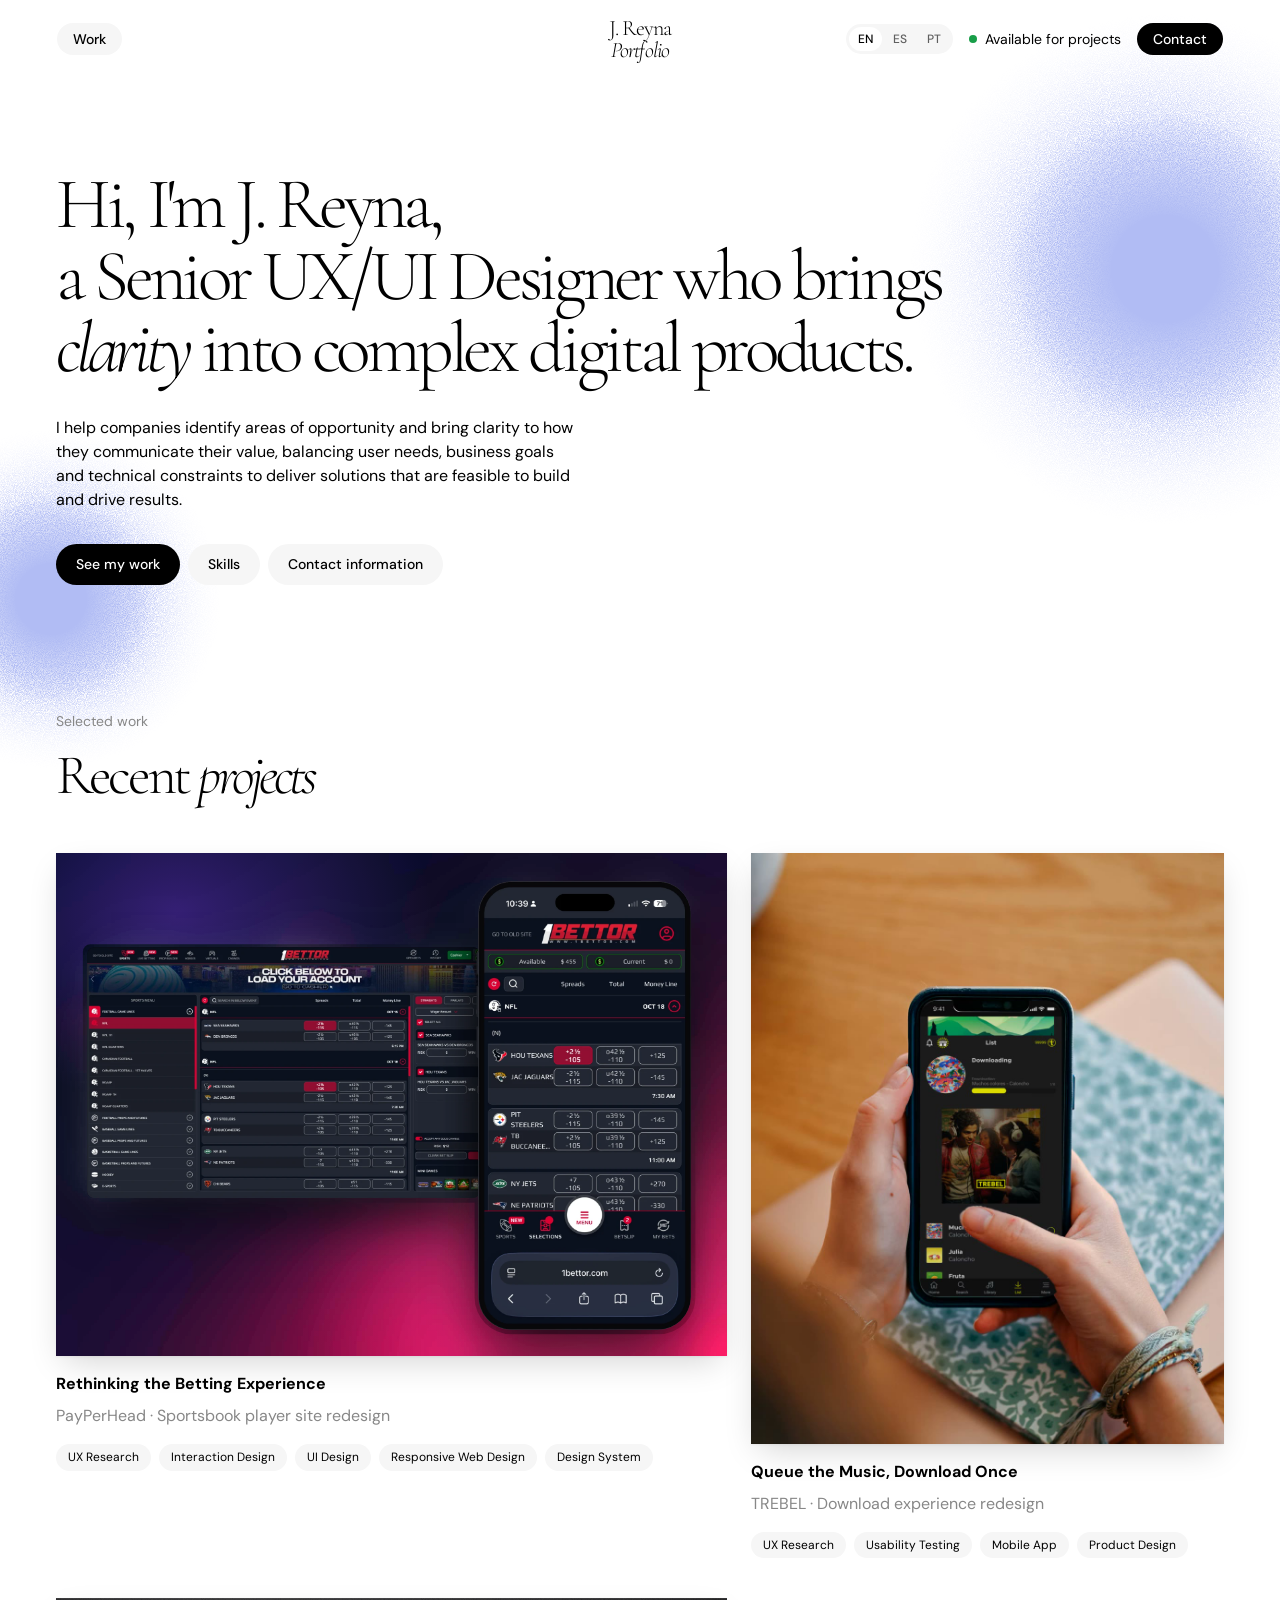
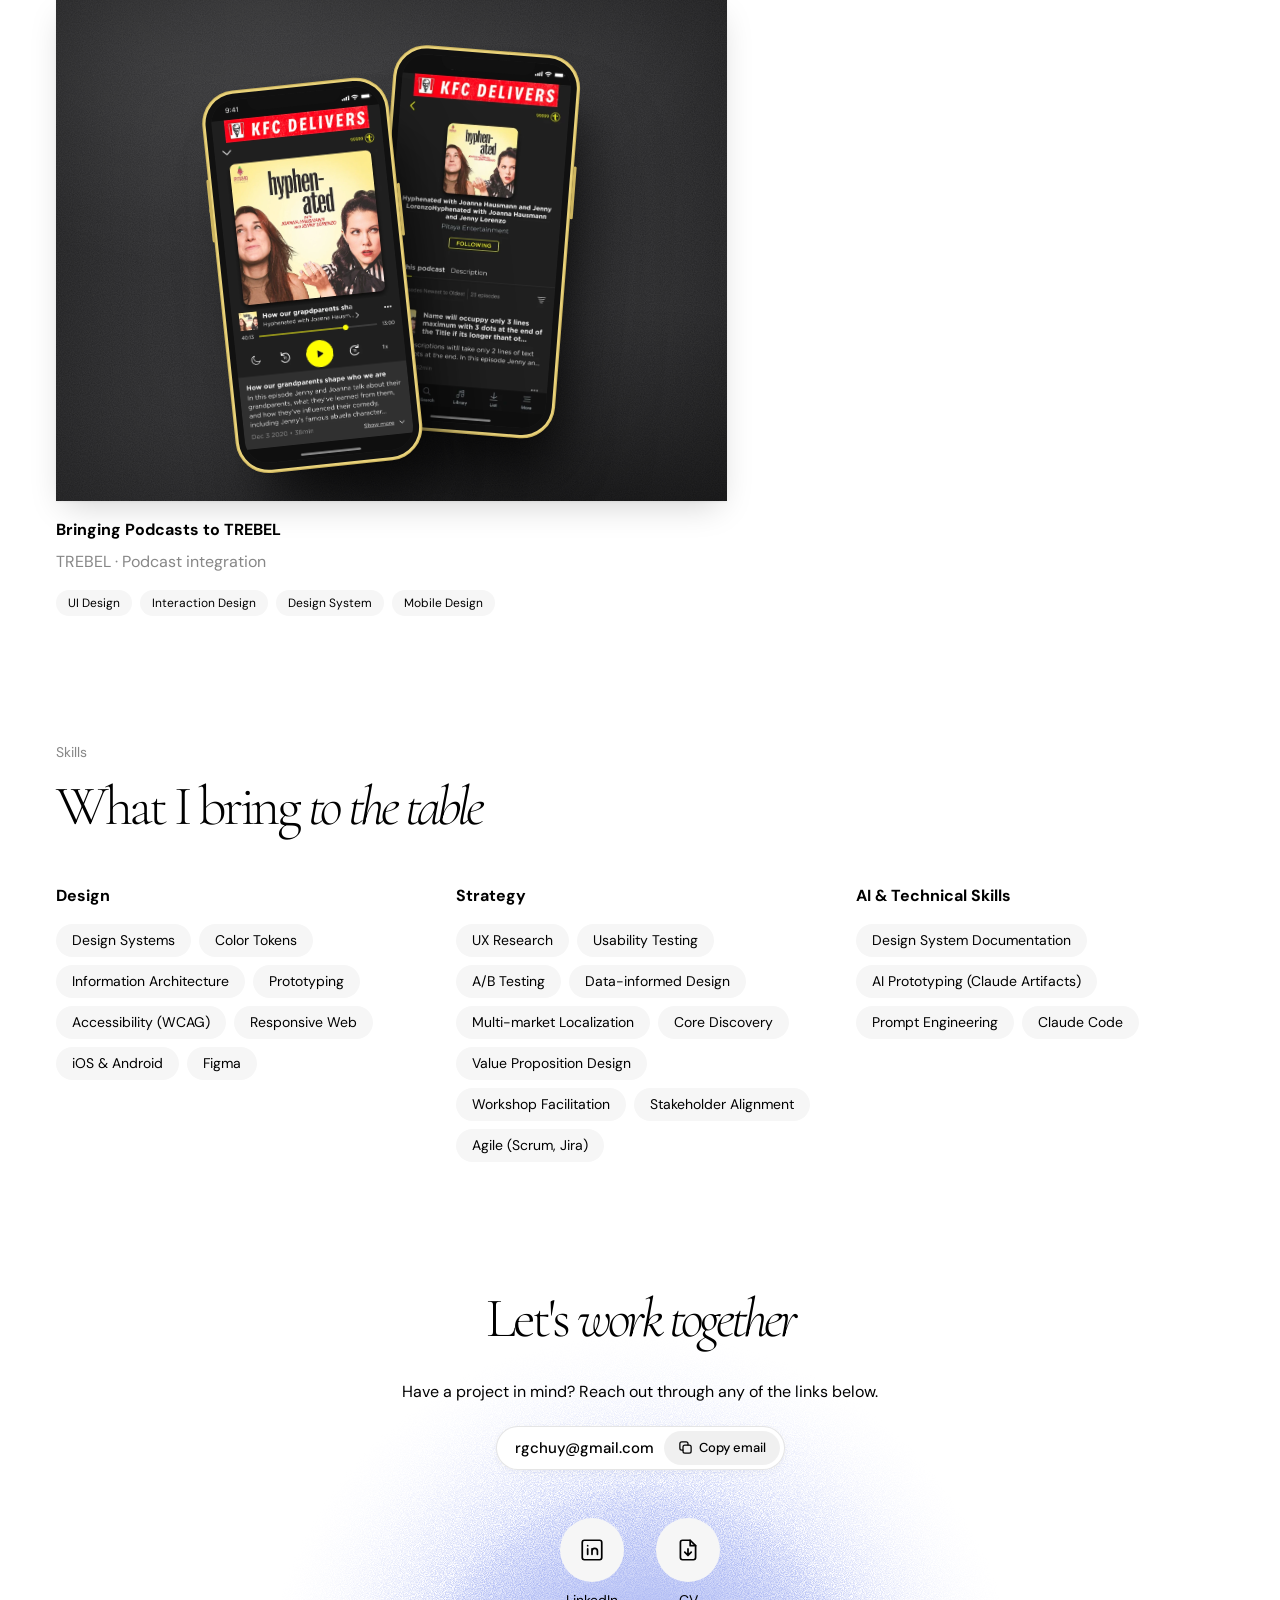
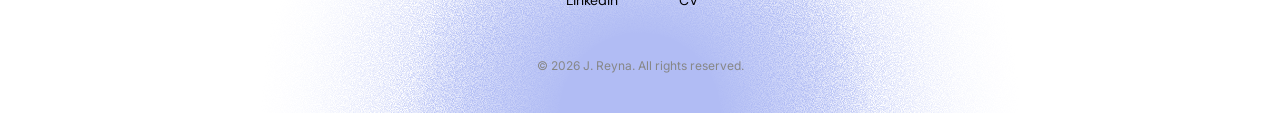
==== index.html @ 68fd041c "Update the skills list for UX/UI, product and lead roles Co-Authored-By: Claude Opus 5.5 <noreply@an" ====
<!doctype html>
<html lang="en">
<head>
  <meta charset="utf-8">
  <meta name="viewport" content="width=device-width, initial-scale=1">
  <title>J. Reyna — Portfolio</title>
  <meta name="description" content="Portfolio of J. Reyna: selected work, skills and contact information.">
  <link rel="preconnect" href="https://fonts.googleapis.com">
  <link rel="preconnect" href="https://fonts.gstatic.com" crossorigin>
  <link href="https://fonts.googleapis.com/css2?family=Cormorant+Garamond:ital,wght@0,300;1,300&family=DM+Sans:wght@400;500;700&family=Inter:wght@400&display=swap" rel="stylesheet">
  <link rel="stylesheet" href="styles.css?v=145">
</head>
<body class="has-orbs" style="--project-color: #2343e0;">

  <!-- Grainy gradient orbs at the top of the page, in blue (ref. Cornelius "Point" cover) -->
  <div class="orbs" aria-hidden="true">
    <span class="orb orb--1"></span>
    <span class="orb orb--hero-left"></span>
  </div>

  <!-- ============ HEADER (fixed; becomes a floating bubble on scroll) ============ -->
  <header class="site-header" id="header">
    <div class="header-inner">
      <nav class="nav-left" aria-label="Primary">
        <a class="pill pill--soft" href="#work">Work</a>
      </nav>

      <a class="wordmark" href="#top" aria-label="J. Reyna — home">
        <span>J. Reyna</span>
        <span class="wordmark-sub">Portfolio</span>
      </a>

      <div class="nav-right">
        <nav class="lang-switch" aria-label="Language"><a href="index.html" hreflang="en" lang="en" aria-current="page">EN</a><a href="es/index.html" hreflang="es" lang="es">ES</a><a href="pt/index.html" hreflang="pt-BR" lang="pt-BR">PT</a></nav>
        <span class="availability"><i class="dot" aria-hidden="true"></i><span class="availability-text">Available for projects</span></span>
        <a class="pill pill--black" href="#contact">Contact</a>
      </div>
    </div>
  </header>

  <main id="top">

    <!-- ============ HERO ============ -->
    <section class="hero">
      <h1 class="display">
        Hi, I'm J. Reyna,<br>
        a Senior UX/UI Designer who brings<br class="br-wide">
        <em>clarity</em> into complex digital products.
      </h1>
      <p class="lead">I help companies identify areas of opportunity and bring clarity to how they communicate their value, balancing user needs, business goals and technical constraints to deliver solutions that are feasible to build and drive results.</p>
      <div class="cta-row">
        <a class="btn btn--black" href="#work">See my work</a>
        <a class="btn btn--soft" href="#skills">Skills</a>
        <a class="btn btn--soft" href="#contact">Contact information</a>
      </div>
    </section>

    <!-- ============ WORK ============ -->
    <section class="section" id="work">
      <div class="section-head">
        <p class="eyebrow">Selected work</p>
        <h2 class="display display--md">Recent <em>projects</em></h2>
      </div>

      <!-- Each card: max 5 tags. Swap .thumb for an <img> to show real project crops. -->
      <div class="cards">
        <article class="card">
          <a class="thumb motion-shot" href="project-1.html" aria-label="Rethinking the Betting Experience">
            <img src="images/project-1-cover-bg.jpg" alt="Rethinking the Betting Experience — desktop and mobile betting experience">
            <svg class="shot-bg" viewBox="0 0 2000 1500" preserveAspectRatio="xMidYMid slice" aria-hidden="true"><defs><radialGradient id="p1c-g1"><stop offset="0" stop-color="#e0194a" stop-opacity=".55"/><stop offset="1" stop-color="#e0194a" stop-opacity="0"/></radialGradient><radialGradient id="p1c-g2"><stop offset="0" stop-color="#6a2bd1" stop-opacity=".45"/><stop offset="1" stop-color="#6a2bd1" stop-opacity="0"/></radialGradient><mask id="p1c-m"><rect width="2000" height="1500" fill="#fff"/><rect x="80" y="272" width="1200" height="770" rx="22" fill="#000"/><rect x="1247" y="72" width="658" height="1362" rx="110" fill="#000"/></mask></defs><g mask="url(#p1c-m)"><ellipse class="shot-glow shot-glow--1" cx="1560" cy="1380" rx="840" ry="630" fill="url(#p1c-g1)"/><ellipse class="shot-glow shot-glow--2" cx="360" cy="180" rx="760" ry="570" fill="url(#p1c-g2)"/></g></svg><span class="shot-layer shot-layer--desk" style="left:4.600%;top:18.800%;width:58.500%;height:49.933%;border-radius:1.71% / 2.67%;background-image:url('images/project-1-cover.webp');background-size:170.940% 200.267%;background-position:11.084% 37.550%;" aria-hidden="true"></span><span class="shot-layer shot-layer--phone" style="left:62.900%;top:5.533%;width:31.800%;height:89.200%;border-radius:15.72% / 7.47%;background-image:url('images/project-1-cover.webp');background-size:314.465% 112.108%;background-position:92.229% 51.235%;" aria-hidden="true"></span>
          </a>
          <div class="card-body">
            <h3><a href="project-1.html">Rethinking the Betting Experience</a></h3>
            <p>PayPerHead · Sportsbook player site redesign</p>
            <ul class="tags tags--small">
              <li>UX Research</li><li>Interaction Design</li><li>UI Design</li><li>Responsive Web Design</li><li>Design System</li>
            </ul>
          </div>
        </article>

        <article class="card">
          <a class="thumb thumb--tall" href="project-2.html" aria-label="Queue the Music, Download Once">
            <video src="assets/trebel-download-two-songs-tall.mp4" poster="assets/trebel-download-two-songs-tall-poster.jpg" width="1024" height="1280" data-play-in-view muted loop playsinline preload="metadata" aria-label="Queue the Music, Download Once — hands holding an iPhone while TREBEL downloads two songs from a queue of 8, with an ad shown during the download"></video>
          </a>
          <div class="card-body">
            <h3><a href="project-2.html">Queue the Music, Download Once</a></h3>
            <p>TREBEL · Download experience redesign</p>
            <ul class="tags tags--small">
              <li>UX Research</li><li>Usability Testing</li><li>Mobile App</li><li>Product Design</li>
            </ul>
          </div>
        </article>

        <article class="card">
          <!-- Live mini version of the project 3 showcase: player + scrolling show page on rubber -->
          <a class="thumb thumb--scene" href="project-3.html" aria-label="Bringing Podcasts to TREBEL">
            <span class="rubber-scene rubber-scene--thumb">
              <span class="iphone"><span class="iphone__screen">
                <span class="iphone__notch"></span>
                <img src="images/podcast-screens/7-player-indicator.webp?v=2" width="750" height="1624" alt="Podcast player on a phone" loading="lazy">
              </span></span>
              <span class="iphone"><span class="iphone__screen">
                <span class="iphone__notch"></span>
                <video src="assets/trebel-podcast-show-scroll.mp4?v=3" poster="assets/trebel-podcast-show-scroll-poster.jpg?v=3" width="750" height="1624" data-play-in-view muted loop playsinline preload="metadata" aria-label="Podcast show page scrolling through its episodes"></video>
              </span></span>
            </span>
          </a>
          <div class="card-body">
            <h3><a href="project-3.html">Bringing Podcasts to TREBEL</a></h3>
            <p>TREBEL · Podcast integration</p>
            <ul class="tags tags--small">
              <li>UI Design</li><li>Interaction Design</li><li>Design System</li><li>Mobile Design</li>
            </ul>
          </div>
        </article>

      </div>
    </section>

    <!-- ============ SKILLS ============ -->
    <section class="section" id="skills">
      <div class="section-head">
        <p class="eyebrow">Skills</p>
        <h2 class="display display--md">What I bring <em>to the table</em></h2>
      </div>
      <div class="skills-grid">
        <div class="skill-group">
          <h3>Design</h3>
          <ul class="tags">
            <li>Design Systems</li><li>Color Tokens</li><li>Information Architecture</li><li>Prototyping</li><li>Accessibility (WCAG)</li><li>Responsive Web</li><li>iOS &amp; Android</li><li>Figma</li>
          </ul>
        </div>
        <div class="skill-group">
          <h3>Strategy</h3>
          <ul class="tags">
            <li>UX Research</li><li>Usability Testing</li><li>A/B Testing</li><li>Data-informed Design</li><li>Multi-market Localization</li><li>Core Discovery</li><li>Value Proposition Design</li><li>Workshop Facilitation</li><li>Stakeholder Alignment</li><li>Agile (Scrum, Jira)</li>
          </ul>
        </div>
        <div class="skill-group">
          <h3>AI &amp; Technical Skills</h3>
          <ul class="tags">
            <li>Design System Documentation</li><li>AI Prototyping (Claude Artifacts)</li><li>Prompt Engineering</li><li>Claude Code</li>
          </ul>
        </div>
      </div>
    </section>
  </main>

  <!-- ============ FOOTER / CONTACT ============ -->
  <footer class="footer" id="contact">
    <span class="orb orb--footer" aria-hidden="true"></span>
    <h2 class="display display--md">Let's <em>work together</em></h2>
    <p class="lead lead--center">Have a project in mind? Reach out through any of the links below.</p>

    <div class="email-pill">
      <span class="email-pill__addr">rgchuy@gmail.com</span>
      <button type="button" class="email-pill__btn" data-copy-email="rgchuy@gmail.com" aria-label="Copy email address rgchuy@gmail.com">
        <svg viewBox="0 0 24 24" fill="none" stroke="currentColor" stroke-width="2" stroke-linecap="round" stroke-linejoin="round" aria-hidden="true"><rect x="8" y="8" width="13" height="13" rx="3"/><path d="M16 8V6a3 3 0 0 0-3-3H6a3 3 0 0 0-3 3v7a3 3 0 0 0 3 3h2"/></svg>
        <span class="email-pill__label">Copy email</span>
      </button>
    </div>

    <ul class="contact-icons">
      <li>
        <a class="icon-btn" href="https://www.linkedin.com/in/jes%C3%BAs-reyna-gonz%C3%A1lez-114232109/" target="_blank" rel="noopener" aria-label="LinkedIn">
          <svg viewBox="0 0 24 24" fill="none" stroke="currentColor" stroke-width="1.6" stroke-linecap="round" stroke-linejoin="round"><rect x="3" y="3" width="18" height="18" rx="2"/><path d="M8 11v5M8 8v.01M12 16v-5M12 13a2.5 2.5 0 0 1 5 0v3"/></svg>
        </a>
        <span>LinkedIn</span>
      </li>
      <li>
        <a class="icon-btn" href="Jesus-Reyna-Senior-UX-UI-Product-Designer-CV.pdf" download aria-label="Download CV (PDF)">
          <svg viewBox="0 0 24 24" fill="none" stroke="currentColor" stroke-width="1.6" stroke-linecap="round" stroke-linejoin="round"><path d="M14 3H7a2 2 0 0 0-2 2v14a2 2 0 0 0 2 2h10a2 2 0 0 0 2-2V8z"/><path d="M14 3v5h5M12 11v6M9 14l3 3 3-3"/></svg>
        </a>
        <span>CV</span>
      </li>
    </ul>

    <p class="meta">© <span id="year">2026</span> J. Reyna. All rights reserved.</p>
  </footer>

  <script src="script.js?v=34"></script>
</body>
</html>
---- styles.css ----
/* Style reference: DESIGN-2.md (Bajgart Office) — white gallery wall, serif display + compact sans. */

:root {
  --color-gallery-white: #ffffff;
  --color-ink: #000000;
  --color-paper-gray: #f6f6f6;
  --color-quiet-gray: #878787;
  --color-availability-green: #189e48;
  --grid-line: rgba(0, 0, 0, 0.06);

  --font-display: 'Cormorant Garamond', 'Rhymes Text Light', Georgia, 'Times New Roman', serif;
  --font-sans: 'DM Sans', 'Saans Regular', ui-sans-serif, system-ui, -apple-system, 'Segoe UI', Roboto, sans-serif;
  --font-meta: 'Inter', ui-sans-serif, system-ui, sans-serif;

  --radius-pill: 50px;
  --radius-pill-lg: 60px;

  --section-gap: 64px;
  --page-pad: clamp(20px, 5vw, 56px);
}

*, *::before, *::after { box-sizing: border-box; }
html { scroll-behavior: smooth; scroll-padding-top: 96px; }
body {
  margin: 0;
  background: var(--color-gallery-white);
  color: var(--color-ink);
  font-family: var(--font-sans);
  font-size: 16px;
  line-height: 1.5;
  -webkit-font-smoothing: antialiased;
  overflow-x: clip;
}
a { color: inherit; text-decoration: none; }
ul { list-style: none; margin: 0; padding: 0; }
h1, h2, h3, p { margin: 0; }
:focus-visible { outline: 2px solid var(--color-ink); outline-offset: 3px; }

/* ---------- Typography ---------- */
.display {
  font-family: var(--font-display);
  font-weight: 300;
  font-size: clamp(44px, 8vw, 72px);
  line-height: 1;
  letter-spacing: -0.06em;
}
.display--md {
  font-size: clamp(38px, 6vw, 56px);
  line-height: 1.05;
  letter-spacing: -0.06em;
}
.display em { font-style: italic; font-weight: 300; letter-spacing: -0.07em; }
.lead { max-width: 520px; margin-top: 32px; }
.lead--center { margin-inline: auto; text-align: center; }
.eyebrow { font-size: 14px; line-height: 1.21; color: var(--color-quiet-gray); margin-bottom: 16px; }
.meta { font-family: var(--font-meta); font-size: 12px; line-height: 1.2; color: var(--color-quiet-gray); }

/* ---------- Pills & buttons ---------- */
.pill, .btn {
  display: inline-flex; align-items: center; justify-content: center;
  font-size: 14px; line-height: 1.21; font-weight: 500;
  white-space: nowrap; border: 0; cursor: pointer;
  transition: opacity .2s ease, background-color .2s ease;
}
.pill { padding: 8px 16px; border-radius: var(--radius-pill); }
.btn  { padding: 12px 20px; border-radius: var(--radius-pill-lg); }
.pill--soft, .btn--soft { background: var(--color-paper-gray); color: var(--color-ink); }
.pill--black, .btn--black { background: var(--color-ink); color: var(--color-gallery-white); }
.pill:hover, .btn:hover { opacity: .72; }

.tags { display: flex; flex-wrap: wrap; gap: 8px; }
.tags li {
  background: var(--color-paper-gray); color: var(--color-ink);
  padding: 8px 16px; border-radius: var(--radius-pill);
  font-size: 14px; line-height: 1.21;
}
.tags--small li { font-size: 12px; padding: 6px 12px; }

.dot {
  display: inline-block; width: 8px; height: 8px; border-radius: 50%;
  background: var(--color-availability-green);
}
.availability { display: inline-flex; align-items: center; gap: 8px; font-size: 14px; white-space: nowrap; }

/* ---------- Header: full-width at top, floating bubble once scrolled ---------- */
.site-header {
  position: fixed; inset: 0 0 auto 0; z-index: 50;
  display: flex; justify-content: center;
  padding: 16px var(--page-pad);
  pointer-events: none;
  transition: padding .35s ease;
}
.header-inner {
  pointer-events: auto;
  width: 100%; max-width: 1400px;
  display: grid; grid-template-columns: 1fr auto 1fr; align-items: center; gap: 16px;
  padding: 0;
  background: transparent;
  border: 1px solid transparent;
  border-radius: var(--radius-pill-lg);
  transition: max-width .4s ease, padding .4s ease, background-color .3s ease, border-color .3s ease;
}
.nav-left  { display: flex; gap: 8px; }
.nav-right { display: flex; align-items: center; justify-content: flex-end; gap: 16px; }
.wordmark {
  display: flex; flex-direction: column; align-items: center;
  font-family: var(--font-display); font-weight: 300;
  font-size: 22px; line-height: 1; letter-spacing: -0.04em; text-align: center;
}
.wordmark-sub { font-style: italic; }

.site-header.is-bubble { padding-top: 12px; }
.site-header.is-bubble .header-inner {
  max-width: 760px;
  padding: 8px 12px 8px 12px;
  background: var(--color-paper-gray);
  border-color: rgba(0, 0, 0, .08);
}
.site-header.is-bubble .pill--soft { background: var(--color-gallery-white); }
/* Apple-style frosted glass: translucent tint + blur and saturation of what scrolls underneath. */
@supports ((backdrop-filter: blur(1px)) or (-webkit-backdrop-filter: blur(1px))) {
  .site-header.is-bubble .header-inner {
    background: rgba(246, 246, 246, .62);
    -webkit-backdrop-filter: saturate(180%) blur(20px);
            backdrop-filter: saturate(180%) blur(20px);
    border-color: rgba(255, 255, 255, .5);
    box-shadow: 0 8px 32px rgba(0, 0, 0, .06), inset 0 1px 0 rgba(255, 255, 255, .6);
  }
  .site-header.is-bubble .pill--soft { background: rgba(255, 255, 255, .7); }
  /* Project pages: tint the glass with the project color (red on Players Redesign). */
  .has-orbs .site-header.is-bubble .header-inner {
    background: color-mix(in srgb, var(--project-color) 16%, rgb(255 255 255 / .55));
    border-color: color-mix(in srgb, var(--project-color) 25%, rgb(255 255 255 / .5));
    box-shadow: 0 8px 32px color-mix(in srgb, var(--project-color) 14%, transparent), inset 0 1px 0 rgba(255, 255, 255, .6);
  }
}
.site-header.is-bubble .availability-text { display: none; }

/* Language switcher (EN / ES / PT): segmented pill, current language on white. */
.lang-switch { display: inline-flex; gap: 2px; padding: 3px; border-radius: var(--radius-pill); background: var(--color-paper-gray); }
.lang-switch a {
  padding: 5px 9px; border-radius: var(--radius-pill);
  font-size: 12px; line-height: 1.2; font-weight: 500; color: #5f5f5f;
  transition: color .2s ease, background-color .2s ease;
}
.lang-switch a:hover { color: var(--color-ink); }
.lang-switch a[aria-current="page"] { background: var(--color-gallery-white); color: var(--color-ink); }
.site-header.is-bubble .lang-switch { background: rgba(255, 255, 255, .55); }

/* ---------- Layout ---------- */
main, .footer { max-width: 1400px; margin-inline: auto; padding-inline: var(--page-pad); }
.hero { padding-top: 168px; padding-bottom: var(--section-gap); }
.cta-row { display: flex; flex-wrap: wrap; gap: 8px; margin-top: 32px; }
.section { padding-block: var(--section-gap); }
.section-head { margin-bottom: 48px; }

/* ---------- Skills ---------- */
.skills-grid { display: grid; grid-template-columns: repeat(auto-fit, minmax(260px, 1fr)); gap: 40px 32px; }
.skill-group h3 { font-size: 16px; font-weight: 700; margin-bottom: 16px; }

/* ---------- Work cards: sharp crops, no radius, no shadow ---------- */
.cards { display: grid; grid-template-columns: repeat(12, 1fr); gap: 40px 24px; align-items: start; }
.card { grid-column: span 6; }
.card:nth-child(1) { grid-column: span 7; }
.card:nth-child(2) { grid-column: span 5; }
.card:nth-child(3) { grid-column: span 7; }

.thumb {
  display: flex; align-items: flex-end;
  aspect-ratio: 4 / 3; padding: 16px;
  background: var(--color-paper-gray);
  border-radius: 0;
  transition: background-color .25s ease;
}
.thumb--tall { aspect-ratio: 4 / 5; }
.thumb:hover { background: #ececec; }
.thumb img, .thumb video { width: 100%; height: 100%; object-fit: cover; display: block; }
.thumb-label { font-family: var(--font-meta); font-size: 12px; line-height: 1.2; color: var(--color-quiet-gray); }
.card-body { padding-top: 16px; display: grid; gap: 8px; }
.card-body h3 { font-size: 16px; font-weight: 700; }
.card-body p { color: var(--color-quiet-gray); margin-bottom: 8px; }

/* ---------- Footer ---------- */
.footer { padding-top: var(--section-gap); padding-bottom: 40px; text-align: center; }
.contact-icons { display: flex; flex-wrap: wrap; justify-content: center; gap: 32px; margin: 48px 0; }
.contact-icons li { display: grid; justify-items: center; gap: 8px; font-size: 14px; }
.icon-btn {
  display: grid; place-items: center; width: 64px; height: 64px;
  border-radius: 50%; background: var(--color-paper-gray); color: var(--color-ink);
  transition: background-color .2s ease, color .2s ease;
}
.icon-btn svg { width: 26px; height: 26px; }
.icon-btn:hover { background: var(--color-ink); color: var(--color-gallery-white); }

/* ---------- Responsive ---------- */
@media (max-width: 860px) {
  .availability-text { display: none; }
  .cards { grid-template-columns: 1fr; }
  .card, .card:nth-child(n) { grid-column: auto; }
}
@media (max-width: 560px) {
  .header-inner { grid-template-columns: 1fr auto; gap: 8px; }
  .nav-right { gap: 8px; }
  .nav-left { gap: 4px; }
  .pill { padding: 8px 12px; }
  .site-header.is-bubble .header-inner { padding: 6px 8px; }
  .wordmark { display: none; }
  .site-header.is-bubble .header-inner { max-width: 100%; }
  .hero { padding-top: 128px; }
}

@media (prefers-reduced-motion: reduce) {
  html { scroll-behavior: auto; }
  * { transition: none !important; }
}

/* ---------- Project pages ---------- */
.project-hero { padding-bottom: 40px; }
.project-hero .eyebrow a:hover { color: var(--color-ink); }
.project-image { padding-bottom: var(--section-gap); }
.thumb--wide { aspect-ratio: 16 / 9; }
.project-detail { display: grid; grid-template-columns: 1.4fr 1fr; gap: 64px; position: relative; isolation: isolate; padding-block: 120px; }
/* Full-bleed grid paper behind "Long story short"; fades in at the top and out at the bottom. */
.project-detail::before {
  content: ""; position: absolute; z-index: -1;
  top: 0; bottom: 0; left: 50%; width: 100vw; transform: translateX(-50%);
  background-image:
    linear-gradient(to right, var(--grid-line) 1px, transparent 1px),
    linear-gradient(to bottom, var(--grid-line) 1px, transparent 1px);
  background-size: 24px 24px;
  -webkit-mask-image: linear-gradient(to bottom, transparent, #000 25%, #000 75%, transparent);
          mask-image: linear-gradient(to bottom, transparent, #000 25%, #000 75%, transparent);
  pointer-events: none;
}
.story-text { display: grid; gap: 16px; margin-top: 32px; max-width: 560px; }
.facts { display: grid; gap: 40px; align-content: start; }
.fact h3 { font-size: 16px; font-weight: 700; margin-bottom: 16px; }
.more-grid { display: grid; grid-template-columns: repeat(auto-fit, minmax(240px, 1fr)); gap: 32px 24px; }
.more-card { display: grid; gap: 8px; align-content: start; }
.more-card .thumb { aspect-ratio: 4 / 3; }
.more-card:hover .thumb { background: #ececec; }
.more-title { font-size: 16px; font-weight: 700; }
.card-body h3 a:hover { opacity: .6; }
@media (max-width: 860px) { .project-detail { grid-template-columns: 1fr; gap: 40px; } }

/* ---------- Image hover: grow ---------- */
.thumb { position: relative; transition: background-color .25s ease, transform .4s cubic-bezier(.2, .7, .2, 1); }
.thumb:hover,
.more-card:hover .thumb { transform: scale(1.04); z-index: 2; }
@media (prefers-reduced-motion: reduce) { .thumb:hover, .more-card:hover .thumb { transform: none; } }

/* ---------- Real images inside .thumb ---------- */
.thumb:has(img), .thumb:has(video) { padding: 0; overflow: hidden; background: var(--color-ink); }
/* Subtle depth on every image */
.thumb:has(img), .thumb:has(video) { box-shadow: 0 1px 2px rgba(0, 0, 0, .06), 0 12px 32px -8px rgba(0, 0, 0, .18); }
.thumb--natural { aspect-ratio: auto; display: block; }
.thumb--natural img { height: auto; }
.thumb--natural video { width: 100%; height: auto; display: block; }

/* ---------- Scroll reveal (classes added by script.js; ref. bajgartoffice.com/studies) ---------- */
.reveal {
  opacity: 0;
  transition: opacity .7s ease, transform .9s cubic-bezier(.2, .8, .2, 1);
  transition-delay: var(--reveal-delay, 0ms);
  will-change: transform, opacity;
}
.reveal--pop { transform: translateY(18px) rotate(3deg); transform-origin: left top; }
.reveal--slide { transform: translateX(20px); }
.reveal.is-visible { opacity: 1; transform: none; }

/* ---------- Before / After (project pages) ---------- */
.compare-list { display: grid; gap: 96px; }
.compare {
  display: grid; gap: 24px 32px;
  grid-template-columns: 1fr 1fr;
  grid-template-areas: "head head" "before after" "notes notes";
  align-items: start;
}
.compare-head { grid-area: head; display: flex; align-items: center; justify-content: space-between; gap: 16px; }
.compare-head h3 { font-size: 16px; font-weight: 700; }
.compare-img { position: relative; margin: 0; }
.compare-img--before { grid-area: before; }
.compare-img--after { grid-area: after; }
.compare-img .thumb:hover, .feature-img:hover { transform: none; }
.compare-label {
  position: absolute; top: 12px; left: 12px; z-index: 3;
  font-size: 12px; line-height: 1.2; font-weight: 500;
  padding: 6px 12px; border-radius: var(--radius-pill);
  background: var(--color-gallery-white); color: var(--color-ink);
}
.compare-img--after .compare-label { background: var(--color-ink); color: var(--color-gallery-white); }
.compare-notes { grid-area: notes; }
.compare-notes ul { display: grid; grid-template-columns: repeat(auto-fit, minmax(240px, 1fr)); gap: 12px 32px; }
.compare-notes li { padding-left: 16px; position: relative; font-size: 14px; }
.compare-notes li::before { content: ""; position: absolute; left: 0; top: .6em; width: 6px; height: 6px; border-radius: 50%; background: var(--color-ink); }

/* Single full-width highlight inside the before/after list */
.feature { display: grid; gap: 24px; }
.feature h3 { font-size: 16px; font-weight: 700; }
.feature-img { margin: 0; }
.feature-text { max-width: 720px; }
.feature-headline { max-width: 820px; margin-bottom: 24px; font-variant-numeric: lining-nums; font-feature-settings: "lnum" 1; }
@media (max-width: 560px) { .feature-headline { font-size: clamp(28px, 8.6vw, 38px); } }

/* "The old process": step map + stats */
.process { display: grid; gap: 16px; margin-bottom: 48px; }
.process h3 { font-size: 16px; font-weight: 700; }
.process-sub { color: var(--color-quiet-gray); max-width: 960px; }
.process-steps { list-style: none; padding: 0; margin: 8px 0 0; display: grid; grid-template-columns: repeat(6, 1fr); gap: 8px; }
.process-step {
  display: flex; align-items: baseline; gap: 6px;
  padding: 10px 12px; border-radius: 10px; font-size: 13px; line-height: 1.3;
  background: var(--color-paper-gray); border: 1px solid transparent;
}
.process-num { flex: none; font-weight: 700; font-size: 13px; }
.process-step--pain { background: #fdecec; border-color: #e5484d; }
.process-step--loop { background: transparent; border: 1px dashed #e5484d; }
/* Old process → New design */
/* Full width: Old process | arrow | New design, each group split into two equal columns */
.process-stats { display: grid; grid-template-columns: 1fr auto 1fr; align-items: start; gap: 24px 48px; margin-top: 16px; }
.stat-group { display: grid; gap: 10px; }
.stat-group-label { font-size: 11px; line-height: 16px; font-weight: 700; letter-spacing: .06em; text-transform: uppercase; color: var(--color-quiet-gray); }
.stat-group--new .stat-group-label { color: var(--color-availability-green); }
.stat-items { display: grid; grid-template-columns: 1fr 1fr; gap: 32px; }
.stat-items > div { display: grid; align-content: start; gap: 4px; }
.process-stats strong { font-weight: 700; font-size: clamp(36px, 4vw, 48px); line-height: 1; letter-spacing: -0.03em; }
.stat-items span { font-size: 14px; color: var(--color-quiet-gray); }
.stat-group--new strong { color: var(--color-availability-green); }
/* Sits on the numbers row: label (16px) + gap (10px), then centered on the 48px numbers */
.stat-arrow { font-size: 28px; line-height: clamp(36px, 4vw, 48px); color: var(--color-quiet-gray); margin-top: 26px; }
@media (max-width: 1024px) { .process-steps { grid-template-columns: repeat(3, 1fr); } }
/* Mobile + tablet: groups stack, arrow hidden */
@media (max-width: 860px) {
  .process-stats { grid-template-columns: 1fr; gap: 16px; }
  .stat-arrow { display: none; }
  .stat-group--new { padding-top: 16px; border-top: 1px solid #e9e9e9; }
}
/* Mobile: compact chips — number inline with the label, so the 12 steps read as "a lot" without taking over. */
@media (max-width: 560px) {
  .process-steps { grid-template-columns: repeat(2, 1fr); gap: 6px; margin-top: 8px; }
  .process-step { padding: 8px 10px; border-radius: 8px; }
  .stat-items { gap: 24px; }
  .process-stats strong { font-size: 36px; }
  .stat-items span { font-size: 13px; }
}

/* Toggle: hidden on desktop (both versions visible), drives the single image on mobile. */
.compare-toggle { display: none; padding: 4px; gap: 4px; border-radius: var(--radius-pill); background: var(--color-paper-gray); }
.compare-toggle button {
  font: inherit; font-size: 14px; font-weight: 500; line-height: 1.21;
  padding: 8px 16px; border: 0; border-radius: var(--radius-pill);
  background: transparent; color: var(--color-ink); cursor: pointer;
  transition: background-color .3s ease, color .3s ease;
}
.compare-toggle button[aria-pressed="true"] { background: var(--color-ink); color: var(--color-gallery-white); }

@media (max-width: 860px) {
  .compare-list { gap: 64px; }
  .compare { grid-template-columns: 1fr; grid-template-areas: "head" "media" "notes"; }
  .compare-toggle { display: inline-flex; }
  /* Both images share one cell; the incoming version wipes in over the other, left to right. */
  .compare-img--before, .compare-img--after { grid-area: media; z-index: 1; }
  .compare[data-state="before"] .compare-img--before,
  .compare[data-state="after"] .compare-img--after { z-index: 2; }
  .compare[data-animated] [class*="compare-img--"] { will-change: clip-path; }
  .compare[data-animated][data-state="before"] .compare-img--before,
  .compare[data-animated][data-state="after"] .compare-img--after { animation: compare-wipe 1.4s cubic-bezier(.65, 0, .35, 1) both; }
  .compare-notes { align-self: start; }
}

@keyframes compare-wipe {
  from { clip-path: inset(0 100% 0 0); }
  to   { clip-path: inset(0 0 0 0); }
}
@media (prefers-reduced-motion: reduce) {
  .compare[data-animated] [class*="compare-img--"] { animation-duration: .01ms !important; }
}

/* ---------- What was removed (project 1) ---------- */
.removed { display: grid; gap: 16px; margin-top: 40px; }
.removed h3 { font-size: 16px; font-weight: 700; }
.removed-list { display: grid; grid-template-columns: repeat(3, 1fr); gap: 16px; margin-top: 8px; }
.removed-card {
  display: flex; flex-direction: column; overflow: hidden;
  background: var(--color-gallery-white); border: 1px solid #e9e9e9; border-radius: 16px;
}
.removed-visual {
  position: relative; height: 200px; overflow: hidden;
  display: grid; place-items: center; background: var(--color-paper-gray);
}
.removed-badge {
  position: absolute; top: 12px; left: 12px; z-index: 2;
  font-size: 11px; font-weight: 700; letter-spacing: .04em; text-transform: uppercase;
  padding: 4px 10px; border-radius: var(--radius-pill); background: #e5484d; color: #fff;
}
.removed-body { display: grid; gap: 4px; padding: 20px; font-size: 14px; }
.removed-body h4 { margin: 0 0 4px; font-size: 16px; font-weight: 700; }
.removed-body p { margin: 0; }
.removed-tag { margin-top: 10px !important; font-size: 11px; font-weight: 700; letter-spacing: .04em; text-transform: uppercase; }
.removed-tag--before { color: #e5484d; }
.removed-tag--now { color: var(--color-availability-green); }
.removed-tag--before + p { color: var(--color-quiet-gray); }

/* Mini recreations of the removed old UI (kept straight; only the cards tilt in the mobile stack) */
.old-ui { font-family: var(--font-meta); opacity: .9; box-shadow: 0 10px 24px rgba(0, 0, 0, .08); }
.old-dropdown { width: 78%; align-self: start; margin-top: 44px; background: #fff; font-size: 9px; line-height: 1.2; }
.old-dropdown-head { position: relative; padding: 7px 10px; text-align: center; font-weight: 700; color: #fff; background: #3b82f6; }
.old-dropdown-head span { position: absolute; right: 10px; }
.old-dropdown li { padding: 3px 10px; color: #555; }
.old-dropdown li.is-on { color: #2563eb; font-weight: 700; background: #eef4ff; }
.old-wizard { width: 82%; }
.old-wizard-bar { display: flex; align-items: center; justify-content: space-between; padding: 10px 14px; font-size: 11px; font-weight: 700; color: #fff; background: #3b82f6; }
.old-dots { display: flex; gap: 10px; background: linear-gradient(#fff, #fff) center / 100% 1.5px no-repeat; }
.old-dots i { width: 10px; height: 10px; border: 1.5px solid #fff; border-radius: 50%; background: #3b82f6; }
.old-dots i.is-on { background: #fff; }
.old-buttons { display: flex; gap: 6px; padding: 8px; background: #fff; border-top: 2px solid #c026d3; }
.old-buttons span { padding: 6px 14px; font-size: 10px; text-transform: uppercase; color: #444; border: 1px solid #c026d3; }
.old-buttons span.is-on { color: #fff; background: #c026d3; }

.removed-controls { display: none; }

/* Mobile: the three cards become a tilted stack — swipe or tap the arrows to cycle. */
@media (max-width: 860px) {
  .removed-list {
    grid-template-columns: 1fr; grid-template-areas: "card"; gap: 0;
    padding: 4px 14px 30px; touch-action: pan-y;
  }
  .removed-card {
    grid-area: card; transform-origin: 50% 100%;
    box-shadow: 0 8px 24px rgba(0, 0, 0, .06);
    transition: transform .5s cubic-bezier(.2, .8, .2, 1), opacity .35s ease;
  }
  .removed-card[data-pos="0"] { z-index: 3; }
  .removed-card[data-pos="1"] { z-index: 2; transform: translateY(14px) rotate(4deg) scale(.96); pointer-events: none; }
  .removed-card[data-pos="2"] { z-index: 1; transform: translateY(26px) rotate(-4deg) scale(.92); pointer-events: none; }
  .removed-card.is-leaving { z-index: 4; transform: translateX(-115%) rotate(-14deg); opacity: 0; }
  .removed-card > * { transition: opacity .3s ease; }
  .removed-card:not([data-pos="0"]) > * { opacity: 0; }
  .removed-visual { height: 150px; }
  .removed-body { padding: 16px; font-size: 13px; }
  .removed-controls { display: flex; align-items: center; justify-content: center; gap: 16px; }
  .removed-controls button {
    width: 40px; height: 40px; border: 0; border-radius: 50%; cursor: pointer;
    font: inherit; font-size: 16px; color: var(--color-ink); background: var(--color-paper-gray);
  }
  .removed-count { font-family: var(--font-meta); font-size: 12px; color: var(--color-quiet-gray); min-width: 40px; text-align: center; }
}

/* ---------- Grainy gradient orbs (per-project color via --project-color on <body>) ---------- */
.has-orbs { position: relative; }
.orbs { position: absolute; inset: 0; z-index: -1; overflow: hidden; pointer-events: none; }
.orb {
  position: absolute; width: var(--orb-size, 560px); aspect-ratio: 1;
  opacity: .35;
  animation: orb-drift 18s ease-in-out infinite alternate;
}
/* Halo: soft falloff intersected with fine noise = stippled, halftone-like edge. */
.orb::before, .orb::after { content: ""; position: absolute; inset: 0; border-radius: 50%; }
.orb::before {
  background: radial-gradient(circle closest-side, var(--project-color) 0%, var(--project-color) 42%, transparent 100%);
  -webkit-mask-image: radial-gradient(circle closest-side, #000 0%, #000 53%, transparent 100%), url("data:image/svg+xml,%3Csvg xmlns='http://www.w3.org/2000/svg' width='180' height='180'%3E%3Cfilter id='n'%3E%3CfeTurbulence type='fractalNoise' baseFrequency='1.1' numOctaves='2' stitchTiles='stitch'/%3E%3CfeColorMatrix values='0 0 0 0 0 0 0 0 0 0 0 0 0 0 0 2.4 0 0 0 -0.7'/%3E%3C/filter%3E%3Crect width='100%25' height='100%25' filter='url(%23n)'/%3E%3C/svg%3E");
          mask-image: radial-gradient(circle closest-side, #000 0%, #000 53%, transparent 100%), url("data:image/svg+xml,%3Csvg xmlns='http://www.w3.org/2000/svg' width='180' height='180'%3E%3Cfilter id='n'%3E%3CfeTurbulence type='fractalNoise' baseFrequency='1.1' numOctaves='2' stitchTiles='stitch'/%3E%3CfeColorMatrix values='0 0 0 0 0 0 0 0 0 0 0 0 0 0 0 2.4 0 0 0 -0.7'/%3E%3C/filter%3E%3Crect width='100%25' height='100%25' filter='url(%23n)'/%3E%3C/svg%3E");
  -webkit-mask-composite: source-in;
          mask-composite: intersect;
}
/* Core: solid color in the middle, fading out before the grain takes over. */
.orb::after { background: radial-gradient(circle closest-side, var(--project-color) 0%, var(--project-color) 20%, transparent 58%); }
.orb--1 { --orb-size: clamp(320px, 42vw, 620px); top: 0;   right: -12%; }
.orb--2 { --orb-size: clamp(280px, 36vw, 540px); top: 20%; left: -14%; animation-delay: -6s; }
.orb--3 { --orb-size: clamp(300px, 40vw, 600px); top: 47%; right: -16%; animation-delay: -11s; }
.orb--4 { --orb-size: clamp(260px, 34vw, 500px); top: 76%; left: -10%; animation-delay: -3s; }
.orb--hero-left { --orb-size: clamp(220px, 28vw, 420px); top: 420px; left: -10%; animation-delay: -8s; }
/* Big orb filling the "Let's work together" footer */
.footer:has(.orb--footer) { position: relative; isolation: isolate; overflow: clip; }
.orb--footer {
  --orb-size: clamp(520px, 95vw, 800px); z-index: -1;
  /* Anchored to the bottom: the glow fades out before the footer's top edge, and only the page end cuts it. */
  left: 50%; margin-left: calc(var(--orb-size) / -2);
  bottom: calc(var(--orb-size) * -0.5);
}
@keyframes orb-drift {
  from { transform: translate3d(0, 0, 0) scale(1); }
  to   { transform: translate3d(24px, -32px, 0) scale(1.06); }
}
@media (prefers-reduced-motion: reduce) { .orb { animation: none; } }

/* ---------- Lightbox: click a project image to view it larger ---------- */
[data-zoomable] { cursor: zoom-in; }
.lightbox {
  position: fixed; inset: 0; z-index: 100; margin: 0; padding: 0;
  width: 100%; height: 100%; max-width: none; max-height: none;
  border: 0; background: transparent; overflow: auto;
}
.lightbox::backdrop { background: rgba(10, 10, 12, .82); backdrop-filter: blur(6px); }
.lightbox-stage { min-height: 100%; display: grid; place-items: safe center; padding: 56px 16px; box-sizing: border-box; }
.lightbox img {
  display: block; max-width: min(1600px, 94vw); max-height: 86vh; width: auto; height: auto;
  box-shadow: 0 24px 80px rgba(0, 0, 0, .45); cursor: zoom-in;
  animation: lightbox-in .35s cubic-bezier(.2, .8, .2, 1);
}
/* Second click: natural size, scroll to explore details */
.lightbox.is-zoomed img { max-width: none; max-height: none; cursor: zoom-out; }
.lightbox-close {
  position: fixed; top: 16px; right: 16px; z-index: 2;
  width: 44px; height: 44px; border: 0; border-radius: 50%; cursor: pointer;
  font: inherit; font-size: 22px; line-height: 1; color: var(--color-ink); background: rgba(255, 255, 255, .9);
}
.lightbox-hint { position: fixed; bottom: 16px; left: 0; right: 0; text-align: center; font-family: var(--font-meta); font-size: 12px; color: rgba(255, 255, 255, .7); pointer-events: none; }
@keyframes lightbox-in { from { opacity: 0; transform: scale(.96); } to { opacity: 1; transform: none; } }
@media (prefers-reduced-motion: reduce) { .lightbox img { animation: none; } }

/* ---------- Drag-to-compare slider (proposal B for color themes) ---------- */
.slider-row { display: grid; gap: 24px; }
.slider-row h3 { font-size: 16px; font-weight: 700; }
.slider-row .compare-notes { grid-area: auto; }
.slider-compare {
  position: relative; overflow: hidden; width: 100%; max-width: 880px; margin-inline: auto;
  aspect-ratio: 4 / 3; background: var(--color-paper-gray);
  box-shadow: 0 1px 2px rgba(0, 0, 0, .06), 0 12px 32px -8px rgba(0, 0, 0, .18);
  user-select: none; -webkit-user-select: none;
}
.slider-compare--wide { max-width: none; }
.theme-video { width: 100%; max-width: 880px; margin: 0 auto; }
.theme-video video { display: block; width: 100%; height: auto; aspect-ratio: 4 / 3; background: var(--color-paper-gray); box-shadow: 0 1px 2px rgba(0, 0, 0, .06), 0 12px 32px -8px rgba(0, 0, 0, .18); }
.slider-img { position: absolute; inset: 0; width: 100%; height: 100%; object-fit: cover; display: block; }
.slider-before { position: absolute; inset: 0; clip-path: inset(0 calc(100% - var(--pos)) 0 0); }
.slider-label {
  position: absolute; top: 12px; z-index: 3; pointer-events: none;
  font-size: 12px; font-weight: 500; line-height: 1.2; padding: 6px 12px; border-radius: var(--radius-pill);
}
.slider-label--before { left: 12px; background: var(--color-gallery-white); color: var(--color-ink); }
.slider-label--after { right: 12px; background: var(--color-ink); color: var(--color-gallery-white); }
.slider-handle {
  position: absolute; top: 0; bottom: 0; left: var(--pos); z-index: 2; width: 2px; margin-left: -1px;
  background: var(--color-gallery-white); box-shadow: 0 0 12px rgba(0, 0, 0, .25); pointer-events: none;
}
.slider-knob {
  position: absolute; top: 50%; left: 50%; transform: translate(-50%, -50%);
  display: grid; place-items: center; width: 44px; height: 44px; border-radius: 50%;
  font-size: 16px; font-weight: 700; letter-spacing: 2px; color: var(--color-ink);
  background: var(--color-gallery-white); box-shadow: 0 4px 16px rgba(0, 0, 0, .25);
}
/* Invisible native range on top: handles mouse, touch and keyboard. */
.slider-range {
  position: absolute; inset: 0; z-index: 4; width: 100%; height: 100%; margin: 0;
  opacity: 0; cursor: ew-resize; -webkit-appearance: none; appearance: none; background: transparent;
}
.slider-range:focus-visible + * , .slider-compare:has(.slider-range:focus-visible) { outline: 2px solid var(--color-ink); outline-offset: 3px; }

/* ======================================================================
   Project 2 · TREBEL Download Queue
   TREBEL colors (yellow, ink, dark app UI) inside the portfolio's own type:
   serif display headings + DM Sans. Montserrat only for the logo and app screens.
   ====================================================================== */
:root { --tb-yellow: #FFF200; --tb-pale: #FFF9A6; --tb-ink: #111; --tb-app: #1f1f1f; --tb-accent: #E2652A; --font-tb: var(--font-sans); --font-tb-ui: 'Montserrat', var(--font-sans); }

.tb-logo { display: inline-block; margin-bottom: 18px; padding: 2px 10px; border: 4px solid var(--tb-ink); background: var(--tb-yellow); font-family: var(--font-tb-ui); font-weight: 700; font-size: 18px; letter-spacing: .04em; }
.tb-meta { display: grid; grid-template-columns: repeat(4, auto); justify-content: start; gap: 16px 40px; margin: 32px 0 0; }
.tb-meta dt { font-size: 11px; font-weight: 700; letter-spacing: .08em; text-transform: uppercase; color: var(--color-quiet-gray); margin-bottom: 4px; }
.tb-meta dd { margin: 0; font-size: 14px; }

.tb-kpis { display: grid; grid-template-columns: repeat(3, 1fr); gap: 16px; margin-top: 24px; }
.tb-kpi { padding: 24px 28px; border-radius: 16px; background: var(--tb-ink); color: #fff; }
.tb-kpi strong { display: block; font-family: var(--font-tb); font-weight: 700; font-size: clamp(34px, 4vw, 52px); line-height: 1.05; letter-spacing: -.02em; }
.tb-kpi span { font-size: 14px; opacity: .85; }
.tb-kpi--yellow { background: var(--tb-yellow); color: var(--tb-ink); }
.tb-kpi--yellow span { opacity: 1; }

.tb-title { font-family: var(--font-tb); font-weight: 300; text-transform: uppercase; font-size: clamp(32px, 5vw, 56px); line-height: 1.05; letter-spacing: -.01em; }
.tb-title b { font-weight: 800; }
.tb-outline { color: transparent; -webkit-text-stroke: 1.5px var(--tb-ink); font-weight: 800; }
.tb-lead { font-size: 20px; line-height: 1.5; max-width: 760px; }
.tb-body { font-size: 17px; line-height: 1.6; color: #333; max-width: 760px; margin-top: 16px; }
.tb-source { margin-top: 12px; font-size: 13px; color: var(--color-quiet-gray); }

/* Context */
.tb-features { display: grid; grid-template-columns: repeat(3, 1fr); gap: 20px; margin-top: 40px; }
.tb-feature { margin: 0; overflow: hidden; border-radius: 16px; background: #fff; border: 1px solid #ececec; box-shadow: 0 12px 32px -16px rgba(0, 0, 0, .18); }
/* The ads are 9:16 on TREBEL yellow: shown whole on a matching yellow card */
/* Ads shown whole: the box matches the image ratio (1529 × 2000), so nothing is cropped */
.tb-feature img { display: block; width: 100%; height: auto; aspect-ratio: 1529 / 2000; object-fit: cover; background: #FFF200; }
.tb-feature figcaption { padding: 14px 18px; font-family: var(--font-tb); font-weight: 700; font-size: 15px; }
.tb-stats { display: grid; grid-template-columns: repeat(3, 1fr); margin-top: 48px; border-top: 2px solid var(--tb-ink); }
.tb-stats div { padding: 20px 16px 0 0; }
.tb-stats strong { display: block; font-family: var(--font-tb); font-weight: 700; font-size: clamp(30px, 4vw, 48px); letter-spacing: -.02em; }
.tb-stats span { display: block; margin-top: 4px; font-size: 14px; line-height: 1.4; color: #333; }
.tb-company { display: flex; align-items: center; gap: 40px; margin-top: 32px; padding: 24px 32px; border-radius: 16px; background: #1e1e1e; color: #fff; }
.tb-company strong { font-family: var(--font-tb); font-weight: 700; font-size: 36px; }
.tb-company span { margin-left: 6px; font-size: 14px; opacity: .8; }
.tb-company p { margin-left: auto; max-width: 620px; font-size: 14px; line-height: 1.4; opacity: .7; }

/* Problem */
.tb-problem { display: grid; grid-template-columns: 1fr 1fr; gap: 20px; align-items: center; }
.tb-bigstat { font-family: var(--font-tb); font-weight: 700; font-size: clamp(96px, 14vw, 150px); line-height: .9; letter-spacing: -.04em; margin-bottom: 16px; }
.tb-bigstat small { font-size: .4em; letter-spacing: -.01em; }
.tb-dots { display: grid; grid-template-columns: repeat(10, 1fr); gap: 10px; }
.tb-dots i { display: block; aspect-ratio: 1; border-radius: 50%; border: 2px solid var(--tb-ink); background: transparent; transition: background-color .3s ease var(--d, 0ms); }
.tb-dots.is-on i.is-filled { background: var(--tb-yellow); }
.tb-goals { display: grid; grid-template-columns: 1fr 1fr; gap: 20px; margin-top: 40px; }
.tb-box { padding: 22px 26px; border: 2px solid var(--tb-ink); border-radius: 16px; }
.tb-box b { display: block; margin-bottom: 8px; font-size: 12px; letter-spacing: .08em; text-transform: uppercase; }
.tb-box p { font-size: 18px; line-height: 1.45; font-weight: 600; }
.tb-box--yellow { background: var(--tb-yellow); }

/* Blind spot */
.tb-assume { max-width: 960px; font-family: var(--font-display); font-weight: 300; font-size: clamp(34px, 5vw, 56px); line-height: 1.08; letter-spacing: -.05em; }
.tb-strike { text-decoration: line-through; text-decoration-thickness: 4px; text-decoration-color: var(--tb-accent); }
.tb-vs { display: grid; grid-template-columns: 1fr 60px 1fr; align-items: stretch; margin-top: 40px; }
.tb-vs-col { padding: 28px; border-radius: 16px; background: #fff; border: 1px solid #e6e6e6; }
.tb-vs-col h3 { margin-bottom: 12px; font-family: var(--font-tb); font-weight: 800; font-size: 22px; }
.tb-vs-col h3 span { display: block; margin-top: 4px; font-size: 11px; font-weight: 700; letter-spacing: .08em; text-transform: uppercase; color: var(--color-quiet-gray); }
.tb-vs-col p { font-size: 16px; line-height: 1.5; }
.tb-vs-col--dark { background: var(--tb-ink); color: #fff; border-color: var(--tb-ink); }
.tb-vs-col--dark h3 span { color: var(--tb-yellow); }
.tb-vs-mid { display: flex; align-items: center; justify-content: center; font-family: var(--font-tb); font-weight: 700; font-size: 20px; }

/* Research */
.tb-research { display: grid; grid-template-columns: 1fr 1fr; gap: 24px; }
.tb-rcard { padding: 28px; border-radius: 16px; background: #fff; border: 1px solid #e6e6e6; }
.tb-tool { display: inline-block; padding: 4px 10px; border-radius: 4px; background: var(--tb-yellow); font-size: 12px; font-weight: 800; letter-spacing: .06em; text-transform: uppercase; }
.tb-rcard h3 { margin: 16px 0 10px; font-family: var(--font-tb); font-weight: 800; font-size: 24px; line-height: 1.2; }
.tb-rcard p { font-size: 16px; line-height: 1.55; color: #333; }
.tb-num { margin-top: 20px; font-family: var(--font-tb); font-weight: 700; font-size: 52px !important; letter-spacing: -.03em; color: var(--tb-ink) !important; }
.tb-num small { margin-left: 8px; font-size: 15px; font-weight: 600; letter-spacing: 0; }

/* User */
.tb-users-wrap { position: relative; isolation: isolate; overflow: hidden; padding-bottom: 140px; }
.tb-halfcircle { position: absolute; z-index: -1; right: -200px; bottom: -380px; width: 640px; height: 640px; border-radius: 50%; background: var(--tb-yellow); }
.tb-users { display: grid; grid-template-columns: repeat(4, 1fr); gap: 28px; margin-top: 40px; }
.tb-users svg { display: block; width: 48px; height: 48px; margin-bottom: 14px; }
.tb-users p { font-size: 16px; line-height: 1.45; }

/* Insight timeline */
.tb-timeline { display: grid; gap: 14px; }
.tb-tl-row { display: grid; grid-template-columns: 200px 1fr; align-items: center; }
.tb-tl-label { font-family: var(--font-tb); font-weight: 700; font-size: 15px; }
.tb-tl-label small { display: block; font-weight: 500; color: var(--color-quiet-gray); }
.tb-track { position: relative; height: 56px; background: repeating-linear-gradient(90deg, transparent 0 calc(16.666% - 1px), #dcdcd5 calc(16.666% - 1px) 16.666%); }
.tb-bar {
  position: absolute; inset: 0 auto 0 0; width: 0; overflow: hidden; white-space: nowrap;
  display: flex; align-items: center; padding: 0 16px; border-radius: 10px;
  font-family: var(--font-tb); font-weight: 800; font-size: 15px;
  transition: width 1.2s cubic-bezier(.2, .8, .2, 1);
}
.tb-timeline.is-on .tb-bar { width: var(--w); }
.tb-timeline.is-on .tb-tl-row:nth-child(2) .tb-bar { transition-delay: .25s; }
.tb-timeline.is-on .tb-tl-row:nth-child(3) .tb-bar { transition-delay: .5s; }
.tb-bar--yellow { background: var(--tb-pale); border: 2px solid var(--tb-ink); }
.tb-bar--ink { background: var(--tb-ink); color: #fff; }
.tb-bar--outline { background: var(--tb-yellow); border: 2px solid var(--tb-ink); }
.tb-tl-scale > div { display: flex; justify-content: space-between; font-size: 12px; font-weight: 600; color: var(--color-quiet-gray); }
.tb-punch { max-width: 960px; margin-top: 48px; font-family: var(--font-display); font-weight: 300; font-size: clamp(34px, 5vw, 56px); line-height: 1.08; letter-spacing: -.05em; }
.tb-punch mark { padding: 0 8px; background: var(--tb-yellow); color: inherit; }

/* Problem statement */
.tb-statement { margin-block: var(--section-gap); padding: clamp(36px, 6vw, 96px); border-radius: 24px; background: var(--tb-ink); color: #fff; }
.tb-statement .eyebrow { color: #bdbdb5; }
.tb-statement blockquote { margin: 16px 0 0; font-family: var(--font-display); font-weight: 300; font-size: clamp(30px, 4.4vw, 52px); line-height: 1.12; letter-spacing: -.04em; }
.tb-statement mark { font-style: italic; }
.tb-statement mark { background: none; color: var(--tb-yellow); }

/* Flow */
.tb-flows { display: grid; gap: 40px; }
.tb-flow h3 { display: flex; justify-content: space-between; margin-bottom: 14px; font-size: 13px; font-weight: 800; letter-spacing: .08em; text-transform: uppercase; }
.tb-flow h3 span { color: var(--color-quiet-gray); }
.tb-steps { list-style: none; margin: 0; padding: 0; display: grid; grid-template-columns: repeat(4, 1fr); gap: 32px; }
.tb-steps li { position: relative; padding: 18px 16px; border-radius: 12px; text-align: center; font-family: var(--font-tb); font-weight: 700; font-size: 15px; line-height: 1.3; }
.tb-steps li:not(:last-child)::after { content: "→"; position: absolute; top: 50%; right: -24px; transform: translateY(-50%); font-weight: 700; color: var(--tb-ink); }
.tb-steps small { display: block; margin-top: 4px; font-size: 12px; font-weight: 500; opacity: .75; }
.tb-flow--before li { background: #fff; border: 2px solid var(--tb-ink); }
.tb-flow--before .tb-step--ad { background: #ffd9c7; border-color: var(--tb-accent); }
.tb-step--loop span { margin-left: 6px; font-weight: 700; }
.tb-loopnote { margin-top: 12px; font-size: 14px; font-weight: 700; color: var(--tb-accent); }
.tb-flow--after li { background: var(--tb-yellow); border: 2px solid var(--tb-ink); }
.tb-flow--after .tb-step--dark { background: var(--tb-ink); color: #fff; }

/* Solution phones (concept screens in TREBEL's dark UI) */
.tb-phones { display: grid; grid-template-columns: repeat(3, 1fr); gap: 32px; }
.tb-phones figure { margin: 0; }
.tb-phone { padding: 10px; border-radius: 44px; background: #2a2a2a; box-shadow: 0 30px 60px -30px rgba(0, 0, 0, .45); }
.tb-screen { position: relative; height: 540px; overflow: hidden; border-radius: 34px; background: var(--tb-app); color: #eee; font-family: var(--font-tb-ui); font-size: 12px; }
.tb-screen p { margin: 0; }
.tb-sb { display: flex; justify-content: space-between; padding: 14px 22px 6px; font-weight: 700; }
.tb-stitle { padding: 8px 18px 10px; font-size: 19px; font-weight: 800; }
.tb-search { margin: 0 16px 12px !important; padding: 10px 12px; border-radius: 8px; background: #2c2c2c; color: #999; }
.tb-sub { padding: 0 18px 6px; color: #999; }
.tb-row { display: flex; align-items: center; gap: 10px; padding: 8px 16px; }
.tb-row > p { flex: 1; line-height: 1.3; min-width: 0; }
.tb-row b { display: block; font-size: 12.5px; color: #fff; }
.tb-row span { font-size: 11px; color: #999; }
.tb-art { flex: none; width: 40px; height: 40px; border-radius: 4px; background: var(--c); }
.tb-art--round { border-radius: 50%; }
.tb-add { display: grid; place-items: center; width: 28px; height: 28px; border-radius: 50%; border: 1.5px solid var(--tb-yellow); color: var(--tb-yellow) !important; font-weight: 800; font-size: 16px !important; }
.tb-add.is-done { background: var(--tb-yellow); color: var(--tb-ink) !important; }
.tb-x { color: #777 !important; }
.tb-qbar { position: absolute; left: 12px; right: 12px; bottom: 66px; display: flex; justify-content: space-between; align-items: center; padding: 12px 14px; border-radius: 12px; background: var(--tb-yellow); color: var(--tb-ink); font-weight: 800; }
.tb-qbar span { padding: 4px 10px; border-radius: 999px; background: var(--tb-ink); color: var(--tb-yellow); font-size: 11px; }
.tb-dlall { margin: 10px 16px !important; padding: 12px; border-radius: 999px; background: var(--tb-yellow); color: var(--tb-ink); text-align: center; font-weight: 800; letter-spacing: .08em; text-transform: uppercase; }
.tb-adcard { display: flex; flex-direction: column; justify-content: space-between; height: 160px; margin: 8px 16px 10px; padding: 12px; border-radius: 12px; background: linear-gradient(135deg, var(--tb-yellow), #f39a2b); color: var(--tb-ink); }
.tb-adcard b { align-self: flex-start; padding: 2px 6px; border-radius: 4px; background: var(--tb-ink); color: #fff; font-size: 10px; }
.tb-adcard span { font-size: 13px; font-weight: 700; }
.tb-prog { display: block; height: 4px; margin-top: 6px; border-radius: 2px; background: linear-gradient(var(--tb-yellow), var(--tb-yellow)) 0 0 / var(--p) 100% no-repeat, #333; }
.tb-toast { position: absolute; left: 24px; right: 24px; bottom: 72px; padding: 10px; border-radius: 999px; background: #000; color: #fff; text-align: center; font-weight: 700; }
.tb-tabbar { position: absolute; left: 0; right: 0; bottom: 0; height: 56px; display: flex; justify-content: space-around; align-items: center; border-top: 1px solid #2b2b2b; color: #777; font-size: 10px; }
.tb-tabbar .is-on { color: var(--tb-yellow); }
.tb-phones figcaption { margin-top: 16px; font-size: 14.5px; line-height: 1.45; color: #444; }
.tb-phones figcaption b { display: block; margin-bottom: 4px; font-family: var(--font-tb); font-weight: 800; font-size: 16px; color: var(--tb-ink); }

/* Results */
.tb-results { display: grid; grid-template-columns: 1.3fr 1fr; gap: 24px; }
.tb-rbig { padding: 40px; border-radius: 20px; background: var(--tb-yellow); }
.tb-from { font-family: var(--font-tb); font-weight: 700; font-size: 22px; color: #444; }
.tb-from s { text-decoration-thickness: 3px; }
.tb-to { margin: 8px 0; font-family: var(--font-tb); font-weight: 700; font-size: clamp(96px, 12vw, 150px); line-height: .95; letter-spacing: -.04em; }
.tb-to small { font-size: .27em; letter-spacing: 0; }
.tb-rbig p:last-child { font-size: 17px; font-weight: 600; }
.tb-rsm { display: flex; flex-direction: column; justify-content: flex-end; padding: 36px; border-radius: 20px; background: var(--tb-ink); color: #fff; }
.tb-rsm strong { font-family: var(--font-tb); font-weight: 700; font-size: clamp(64px, 8vw, 96px); line-height: 1; letter-spacing: -.04em; }
.tb-rsm p { margin-top: 8px; font-size: 17px; opacity: .9; }

/* Learnings */
.tb-learn { display: grid; grid-template-columns: repeat(3, 1fr); gap: 24px; }
.tb-learn div { padding-top: 18px; border-top: 3px solid var(--tb-ink); }
.tb-learn b { display: block; margin-bottom: 8px; font-family: var(--font-tb); font-weight: 800; font-size: 19px; line-height: 1.25; }
.tb-learn p { font-size: 16px; line-height: 1.5; color: #333; }

@media (max-width: 1024px) {
  .tb-problem { grid-template-columns: 1fr 1fr; gap: 20px; }
  .tb-users { grid-template-columns: repeat(2, 1fr); }
}
@media (max-width: 860px) {
  .tb-meta { grid-template-columns: repeat(2, auto); }
  .tb-kpis, .tb-research, .tb-results, .tb-learn, .tb-goals { grid-template-columns: 1fr; }
  /* Three ads stay side by side and small on mobile */
  .tb-features { grid-template-columns: repeat(3, 1fr); gap: 10px; margin-top: 24px; }
  .tb-feature { border-radius: 10px; }
  .tb-feature figcaption { padding: 8px 10px; font-size: 12px; line-height: 1.3; }
  .tb-stats { grid-template-columns: repeat(2, 1fr); row-gap: 8px; }
  .tb-company { flex-wrap: wrap; gap: 16px 32px; }
  .tb-company p { margin-left: 0; max-width: none; width: 100%; }
  .tb-problem { grid-template-columns: 1fr; }
  .tb-dots { max-width: 360px; }
  .tb-vs { grid-template-columns: 1fr; gap: 12px; }
  .tb-tl-row { grid-template-columns: 1fr; gap: 6px; }
  .tb-tl-scale > span { display: none; }
  .tb-steps { grid-template-columns: 1fr; gap: 28px; }
  .tb-steps li:not(:last-child)::after { content: "↓"; top: auto; right: auto; left: 50%; bottom: -24px; transform: translateX(-50%); }
  .tb-phones { grid-template-columns: 1fr; gap: 40px; }
  .tb-phones figure { max-width: 300px; width: 100%; margin-inline: auto; }
  .tb-halfcircle { width: 420px; height: 420px; right: -160px; bottom: -260px; }
}
@media (max-width: 560px) {
  .tb-users { grid-template-columns: 1fr; }
  .tb-lead { font-size: 18px; }
}

/* Project 2 · research illustrations, participant meta, privacy note */
.tb-ill { margin: -8px -8px 18px; padding: 12px; border-radius: 12px; background: #FFFBD1; }
.tb-ill svg { display: block; width: 100%; max-width: 260px; height: auto; margin-inline: auto; }
.tb-rmeta { display: grid; grid-template-columns: 1fr 1fr; gap: 12px; margin: 20px 0 0; padding-top: 16px; border-top: 1px solid #ececec; }
.tb-rmeta dt { font-size: 11px; font-weight: 700; letter-spacing: .08em; text-transform: uppercase; color: var(--color-quiet-gray); }
.tb-rmeta dd { margin: 2px 0 0; font-size: 14px; font-weight: 600; }
.tb-privacy { display: flex; align-items: center; gap: 8px; margin-top: 16px; font-size: 13px; color: var(--color-quiet-gray); }
.tb-privacy svg { flex: none; width: 16px; height: 16px; }

/* Project 2 · media placeholders (swap for real screens / recordings) */
.tb-slots { display: grid; grid-template-columns: 1fr 1fr; gap: 20px; margin-top: 48px; }
.tb-slot { margin: 0; }
.tb-slot--wide { grid-column: 1 / -1; }
.tb-slot-box {
  display: flex; flex-direction: column; align-items: center; justify-content: center; gap: 12px;
  aspect-ratio: 4 / 3; padding: 24px; text-align: center;
  border: 2px dashed #cfcfc8; border-radius: 16px;
  background: repeating-linear-gradient(45deg, #fafaf7 0 14px, #f3f3ee 14px 28px); color: #8a8a84;
}
.tb-slot--wide .tb-slot-box { aspect-ratio: 16 / 9; }

.tb-slot-box svg { width: 44px; height: 44px; color: var(--tb-ink); }
.tb-slot-box p { max-width: 380px; font-size: 14px; line-height: 1.45; }
.tb-slot-box b { display: block; margin-bottom: 4px; font-family: var(--font-tb); font-weight: 800; font-size: 16px; color: var(--tb-ink); }
.tb-slot figcaption { margin-top: 10px; font-size: 14px; color: #444; }

/* Project 2 · results column + ad note */
.tb-rside { display: grid; gap: 24px; }
.tb-rsm small { font-size: .4em; letter-spacing: 0; }
.tb-rsm--light { background: #fff; color: var(--tb-ink); border: 2px solid var(--tb-ink); }
.tb-rsm--light p { opacity: 1; }
.tb-rside .tb-rsm strong { font-size: clamp(52px, 6vw, 72px); }
.tb-adnote { display: flex; gap: 24px; align-items: baseline; margin-top: 24px; padding: 20px 24px; border-radius: 16px; border: 2px solid var(--tb-ink); background: var(--tb-pale); }
.tb-adnote b { flex: none; font-family: var(--font-tb); font-weight: 800; font-size: 16px; }
.tb-adnote p { font-size: 15px; line-height: 1.5; }
@media (max-width: 860px) {
  .tb-slots { grid-template-columns: 1fr; }
  .tb-adnote { flex-direction: column; gap: 6px; }
}
/* Serif lining figures in project 2 statements (matches project 1 headline) */
.tb-assume, .tb-punch, .tb-statement blockquote, .tb .display { font-variant-numeric: lining-nums; font-feature-settings: "lnum" 1; }

/* ----------------------------------------------------------------------
   Project 2 · softer pass: portfolio calm + TREBEL accent.
   No heavy strokes (1px, low contrast) and no large solid blocks:
   yellow becomes a pale wash, black blocks become paper gray.
   ---------------------------------------------------------------------- */
:root { --tb-wash: #FFF8B8; --tb-wash-2: #FFFBDA; --tb-line: rgba(17, 17, 17, .12); }

.tb-kicker { display: inline-block; margin-bottom: 16px; padding: 6px 14px; border-radius: var(--radius-pill); background: var(--tb-wash); font-size: 13px; font-weight: 500; letter-spacing: .02em; }

/* Dot grid: thin, light outlines; filled dots in a soft yellow */
.tb-dots { gap: 12px; }
.tb-dots i { border: 1px solid rgba(17, 17, 17, .18); }
.tb-dots.is-on i.is-filled { background: #FFF27A; border-color: #E9D84A; }

/* Tiles and cards */
.tb-kpi { background: var(--color-paper-gray); color: var(--tb-ink); }
.tb-kpi span { opacity: .7; }
.tb-kpi--yellow { background: var(--tb-wash); }
.tb-company { background: var(--color-paper-gray); color: var(--tb-ink); }
.tb-company p { opacity: .65; }
.tb-stats { border-top: 1px solid var(--tb-line); }
.tb-box { border: 1px solid var(--tb-line); }
.tb-box--yellow { background: var(--tb-wash); border-color: transparent; }
.tb-vs-col { border-color: var(--tb-line); }
.tb-vs-col--dark { background: var(--color-paper-gray); color: var(--tb-ink); border-color: transparent; }
.tb-vs-col--dark h3 span { color: var(--color-quiet-gray); }
.tb-rcard, .tb-feature { border-color: var(--tb-line); }
.tb-ill { background: var(--tb-wash-2); }
.tb-tool { background: var(--tb-wash); font-weight: 700; }
.tb-learn div { border-top: 1px solid var(--tb-line); }

/* Strike and highlights */
.tb-strike { text-decoration-thickness: 2px; }
.tb-punch mark { background: var(--tb-wash); }

/* Timeline bars: soft fills, no outlines */
.tb-bar { border: 0 !important; }
.tb-bar--yellow { background: var(--tb-wash-2); }
.tb-bar--ink { background: #e4e4de; color: var(--tb-ink); }
.tb-bar--outline { background: #FFF27A; }
.tb-track { background: repeating-linear-gradient(90deg, transparent 0 calc(16.666% - 1px), #ececE6 calc(16.666% - 1px) 16.666%); }

/* Problem statement: light block with yellow-washed highlights */
.tb-statement { background: var(--color-paper-gray); color: var(--tb-ink); }
.tb-statement .eyebrow { color: var(--color-quiet-gray); }
.tb-statement mark { color: inherit; background: var(--tb-wash); padding: 0 6px; }

/* Flow steps */
.tb-flow--before li { border: 1px solid var(--tb-line); }
.tb-flow--before .tb-step--ad { background: #FDE9DF; border-color: transparent; }
.tb-flow--after li { background: var(--tb-wash-2); border: 1px solid #F1E37A; }
.tb-flow--after .tb-step--dark { background: #FFF27A; color: var(--tb-ink); border-color: #E9D84A; }
.tb-steps li:not(:last-child)::after { font-weight: 400; color: var(--color-quiet-gray); }

/* Results */
.tb-rbig { background: var(--tb-wash); }
.tb-rsm { background: var(--color-paper-gray); color: var(--tb-ink); }
.tb-rsm p { opacity: .7; }
.tb-rsm--light { background: #fff; border: 1px solid var(--tb-line); }
.tb-adnote { border: 0; background: var(--tb-wash-2); }

/* User half circle: a soft wash instead of a solid disc */
.tb-halfcircle { background: radial-gradient(circle closest-side, #FFF27A 0%, var(--tb-wash) 55%, transparent 100%); opacity: .8; }

/* Media placeholders */
.tb-slot-box { border: 1px dashed #d6d6cf; }

/* Long story short · Client / Year (all projects) */
.fact-meta { display: grid; grid-template-columns: 1fr 1fr; gap: 16px; margin: 0; }
.fact-meta dt { font-size: 11px; font-weight: 700; letter-spacing: .08em; text-transform: uppercase; color: var(--color-quiet-gray); margin-bottom: 4px; }
.fact-meta dd { margin: 0; font-size: 16px; }
.fact-meta .fact-role { grid-column: 1 / -1; }

/* Research numbers: keep a wrapped label close to its number */
.tb-num { line-height: 1.1; }
.tb-num small { display: inline-block; vertical-align: baseline; line-height: 1.3; }

/* Project 2 · "Split searching from downloading": compact flows */
.tb-flows { gap: 28px; }
.tb-flow h3 { margin-bottom: 10px; }
.tb-steps { gap: 28px; counter-reset: tbstep; }
.tb-steps li { padding: 12px 14px; font-size: 14px; counter-increment: tbstep; }
.tb-steps small { font-size: 11px; margin-top: 2px; }
.tb-loopnote { margin-top: 8px; font-size: 13px; }
/* Mobile: 2 × 2 grid with step numbers instead of a tall stack with arrows */
@media (max-width: 860px) {
  .tb-steps { grid-template-columns: 1fr 1fr; gap: 8px; }
  .tb-steps li { padding: 10px 12px; text-align: left; font-size: 13px; }
  .tb-steps li::before { content: counter(tbstep) " · "; font-weight: 500; opacity: .5; }
  .tb-steps li:not(:last-child)::after { content: none; }
}

/* Project 2 · real screen recording at the top of The solution */
.tb-video { margin: 0 auto 48px; max-width: 920px; }
.tb-video video { display: block; width: 100%; height: auto; aspect-ratio: 4 / 3; border-radius: 16px; background: #f39a2b; box-shadow: 0 1px 2px rgba(0, 0, 0, .06), 0 12px 32px -8px rgba(0, 0, 0, .18); }
.tb-video figcaption { margin-top: 12px; font-size: 14px; color: #444; text-align: center; }
.tb-video:last-child { margin-bottom: 0; }
.tb-video--wide video { aspect-ratio: 16 / 9; background: #f5c22b; }

/* Project 2 · "The download climb" mountain illustration */
.tb-climb { margin: 32px 0 0; }
.tb-climb-labels { display: grid; grid-template-columns: 1fr auto 1fr; align-items: end; gap: 16px; margin-bottom: 8px; }
.tb-climb-labels b { display: block; font-size: 15px; font-weight: 700; }
.tb-climb-labels span { font-size: 14px; color: var(--color-quiet-gray); }
.tb-climb-peak { text-align: center; }
.tb-climb-peak b { color: var(--tb-accent); }
.tb-climb-end { text-align: right; }
.tb-climb-art { position: relative; aspect-ratio: 1200 / 420; }
.tb-climb-art svg { position: absolute; inset: 0; width: 100%; height: 100%; display: block; }
.tb-hiker { opacity: 0; transition: opacity .5s ease var(--d, 0ms); }
.tb-climb-art.is-on .tb-hiker { opacity: 1; }
@media (max-width: 860px) {
  .tb-climb-labels { grid-template-columns: 1fr 1fr; }
  .tb-climb-peak { grid-column: 1 / -1; grid-row: 2; text-align: left; }
  .tb-climb-labels b { font-size: 13px; }
  .tb-climb-labels span { font-size: 12px; }
  /* Crop the far edges so the figures stay readable on phones */
  .tb-climb-art { aspect-ratio: auto; height: 220px; }
}

/* Project 1 · Outcome: rollout timeline + adoption points */
.outcome-lead { max-width: 640px; font-size: 18px; line-height: 1.55; }
.rollout { list-style: none; padding: 0; margin: 32px 0 0; display: grid; grid-template-columns: repeat(3, 1fr); gap: 16px; counter-reset: none; }
.rollout li { position: relative; padding: 20px 22px; border-radius: 16px; background: var(--color-paper-gray); }
.rollout li:last-child { background: color-mix(in srgb, var(--project-color, #e0243a) 10%, #fff); }
.rollout-num { display: block; margin-bottom: 10px; font-size: 13px; font-weight: 700; color: var(--color-quiet-gray); }
.rollout b { display: block; margin-bottom: 6px; font-size: 17px; }
.rollout p { font-size: 14px; line-height: 1.5; color: #444; }
.rollout li:not(:last-child)::after { content: "→"; position: absolute; right: -14px; top: 50%; transform: translateY(-50%); color: var(--color-quiet-gray); z-index: 1; }
.outcome-points { display: grid; grid-template-columns: repeat(3, 1fr); gap: 24px; }
.outcome-points li { padding-top: 16px; border-top: 1px solid rgba(17, 17, 17, .12); }
.outcome-points b { display: block; margin-bottom: 6px; font-size: 17px; }
.outcome-points span { font-size: 15px; line-height: 1.5; color: #444; }
@media (max-width: 860px) {
  .rollout, .outcome-points { grid-template-columns: 1fr; gap: 12px; }
  .rollout li:not(:last-child)::after { content: "↓"; right: auto; left: 50%; top: auto; bottom: -15px; transform: translateX(-50%); }
}

/* ---------- Project 3 · TREBEL product UI (lighter format) ---------- */
.p3-strip { display: grid; grid-template-columns: repeat(4, 1fr); gap: 16px; }
.p3-strip img { width: 100%; height: auto; aspect-ratio: 1125 / 2000; object-fit: cover; border-radius: 16px; background: #FFF200; box-shadow: 0 1px 2px rgba(0, 0, 0, .06), 0 12px 32px -8px rgba(0, 0, 0, .18); }
.p3-features { display: grid; gap: 56px; }
.p3-feature { display: grid; grid-template-columns: minmax(0, 340px) 1fr; gap: 48px; align-items: center; }
.p3-feature:nth-child(even) { grid-template-columns: 1fr minmax(0, 340px); }
.p3-feature:nth-child(even) .p3-shot { order: 2; }
.p3-shot { margin: 0; }
.p3-shot img { display: block; width: 100%; height: auto; aspect-ratio: 1125 / 2000; object-fit: cover; border-radius: 16px; background: #FFF200; box-shadow: 0 1px 2px rgba(0, 0, 0, .06), 0 12px 32px -8px rgba(0, 0, 0, .18); }
.p3-copy { max-width: 480px; display: grid; gap: 12px; }
.p3-num { font-size: 13px; font-weight: 700; color: var(--color-quiet-gray); }
.p3-copy h3 { font-family: var(--font-display); font-weight: 300; font-size: clamp(30px, 4vw, 44px); line-height: 1.05; letter-spacing: -.04em; }
.p3-copy > p:not(.p3-num) { font-size: 16px; line-height: 1.6; color: #333; }
@media (max-width: 860px) {
  .p3-strip { grid-template-columns: repeat(4, 1fr); gap: 8px; }
  .p3-strip img { border-radius: 10px; }
  .p3-features { gap: 40px; }
  .p3-feature, .p3-feature:nth-child(even) { grid-template-columns: 120px 1fr; gap: 16px; align-items: start; }
  .p3-feature:nth-child(even) .p3-shot { order: 0; }
  .p3-shot img { border-radius: 10px; }
  .p3-copy h3 { font-size: 26px; }
  .p3-copy > p:not(.p3-num) { font-size: 14px; }
}

/* ---------- Project 1 · Decision fatigue: interactive betslip ---------- */
.fatigue { display: grid; grid-template-columns: 1fr minmax(0, 400px); gap: 56px; align-items: center; }
.fatigue-copy { display: grid; gap: 14px; max-width: 520px; }
.fatigue-copy h3 { margin-bottom: 8px; }
.fatigue-copy p:not(.eyebrow) { font-size: 16px; line-height: 1.6; color: #333; }

@media (max-width: 860px) {
  .fatigue { grid-template-columns: 1fr; gap: 28px; }
}


/* Decision fatigue: text and phone recording, both aligned to the top */
.fatigue { grid-template-columns: minmax(0, 1fr) minmax(0, 360px); align-items: start; }
.fatigue-shot { margin: 0; }
.fatigue-shot img { display: block; width: 100%; height: auto; border-radius: 20px; }
@media (max-width: 860px) { .fatigue { grid-template-columns: minmax(0, 1fr); } .fatigue-shot { max-width: 320px; margin-inline: auto; } }

/* Project 1 · navigation menu before/after: two stacked videos (open / close) switched by a toggle button */
.menu-stage { width: 100%; max-width: 1000px; margin: 0 auto; display: grid; justify-items: center; gap: 20px; }
.menu-videos { position: relative; width: 100%; aspect-ratio: 1960 / 1380; }
.menu-video { position: absolute; inset: 0; width: 100%; height: 100%; display: block; opacity: 0; }
.menu-video.is-active { opacity: 1; }
.menu-toggle {
  display: inline-flex; align-items: center; gap: 8px; padding: 12px 22px; border: 0; border-radius: 999px;
  background: var(--color-ink); color: #fff; font: inherit; font-size: 14px; font-weight: 600; cursor: pointer;
  box-shadow: 0 6px 20px rgba(0, 0, 0, .18); transition: transform .2s ease;
}
.menu-toggle:hover { transform: translateY(-1px); }
.menu-toggle:focus-visible { outline: 2px solid var(--color-ink); outline-offset: 3px; }
.menu-toggle svg { width: 16px; height: 16px; }
@media (max-width: 560px) { .menu-toggle { padding: 10px 18px; font-size: 13px; } }

/* Project 1 · platform refinements: subsection heading + one short paragraph per row */
.subsection-head { display: grid; gap: 0; margin-bottom: -8px; }
.row-text { max-width: 720px; font-size: 16px; line-height: 1.6; color: #333; }
.theme-video--wide { max-width: 1000px; }
.theme-video--wide video { aspect-ratio: 16 / 9; background: transparent; box-shadow: none; }

/* Project 3 · key flows with phone (.p3-ph) and media (.p3-slot) placeholders */
.p3-flows { display: grid; gap: 96px; }
.p3-flow { display: grid; grid-template-columns: minmax(0, 1fr) minmax(0, 1fr); gap: 56px; align-items: center; }
.p3-flow--stack { grid-template-columns: minmax(0, 1fr); gap: 32px; }
.p3-phones { display: grid; grid-template-columns: repeat(2, minmax(0, 240px)); justify-content: center; gap: 24px; }
.p3-phones--3 { grid-template-columns: repeat(3, minmax(0, 240px)); }
.p3-phones--4 { grid-template-columns: repeat(4, minmax(0, 240px)); }
.p3-ph, .p3-slot { margin: 0; display: grid; place-items: center; padding: 16px; text-align: center; font-size: 13px; font-weight: 600; color: rgba(17, 17, 17, .55); }
.p3-ph { aspect-ratio: 9 / 19.5; border: 8px solid #111; border-radius: 36px; background: #FFF27A; box-shadow: 0 12px 32px -8px rgba(0, 0, 0, .22); }
.p3-slot { aspect-ratio: 4 / 3; border: 2px dashed #E9D84A; border-radius: 16px; background: #FFFBD1; }
.p3-slot--wide { aspect-ratio: 16 / 9; }
.p3-slots { display: grid; gap: 20px; }
.p3-slots--3 { grid-template-columns: repeat(3, minmax(0, 1fr)); }
.p3-slots--2 { grid-template-columns: repeat(2, minmax(0, 1fr)); max-width: 760px; margin: 0 auto; }
.p3-slots { align-items: start; }
.p3-slot--filled { aspect-ratio: auto; padding: 0; border: 0; overflow: hidden; background: #202020; box-shadow: 0 12px 32px -8px rgba(0, 0, 0, .22); }
.p3-slot--filled > img, .p3-slot--filled > video { height: auto; display: block; }
.p3-demo { display: grid; gap: 18px; align-content: start; }
.p3-steps { margin: 0; padding: 0; list-style: none; counter-reset: step; display: grid; gap: 10px; }
.p3-steps li { counter-increment: step; display: grid; grid-template-columns: 22px 1fr; gap: 10px; align-items: start; font-size: 14px; line-height: 1.45; color: var(--color-quiet-gray); transition: color .3s ease; }
.p3-steps li::before { content: counter(step); display: grid; place-items: center; width: 22px; height: 22px; border-radius: 50%; background: #ececec; color: #111; font-size: 11px; font-weight: 700; transition: background-color .3s ease; }
.p3-steps li.is-active { color: var(--color-ink); }
.p3-steps li.is-active::before { background: #FFF200; }
.p3-states { margin: 0; padding: 0; list-style: none; display: grid; gap: 10px; }
.p3-states li { font-size: 14px; line-height: 1.45; color: var(--color-quiet-gray); }
.p3-states b { display: block; color: var(--color-ink); font-weight: 700; }
.p3-ph > img, .p3-ph > video, .p3-slot > img, .p3-slot > video { width: 100%; height: 100%; object-fit: cover; border-radius: inherit; }
/* Library exploration video: only the header matters, so the content below fades out */
.p3-explore { margin: 0 auto; width: min(100%, 400px); display: grid; gap: 14px; justify-items: center; }
.p3-explore__tag { padding: 6px 14px; border-radius: 999px; background: #FFF200; color: #111; font-size: 12px; font-weight: 700; letter-spacing: .02em; }
.p3-explore video { width: 100%; height: auto; display: block; border-radius: 20px 20px 0 0; -webkit-mask-image: linear-gradient(to bottom, #000 45%, transparent 96%); mask-image: linear-gradient(to bottom, #000 45%, transparent 96%); }
.p3-explore figcaption { font-size: 13px; color: var(--color-quiet-gray); }
@media (max-width: 860px) {
  .p3-flows { gap: 64px; }
  .p3-flow { grid-template-columns: minmax(0, 1fr); gap: 28px; }
  .p3-phones--4 { grid-template-columns: repeat(2, minmax(0, 220px)); }
  .p3-slots--3 { grid-template-columns: minmax(0, 1fr); }
  .p3-slots--2 { gap: 12px; }
}
@media (max-width: 560px) {
  .p3-phones, .p3-phones--3 { gap: 12px; }
  .p3-phones--3 { grid-template-columns: repeat(3, minmax(0, 1fr)); }
  .p3-ph { border-width: 5px; border-radius: 22px; font-size: 11px; padding: 8px; }
}

/* iPhone 11 frame (yellow) · screens are 750×1624 (2×) images or videos */
.iphone {
  --w: 280px;
  position: relative; width: var(--w); flex: none;
  padding: calc(var(--w) * .035);
  border-radius: calc(var(--w) * .165);
  background: #111;
  box-shadow:
    0 0 0 calc(var(--w) * .012) #e9d27a,            /* iPhone 11 yellow aluminium band */
    0 0 0 calc(var(--w) * .018) #cdb560,
    0 30px 60px -20px rgba(0,0,0,.35), 0 12px 24px -12px rgba(0,0,0,.25);
}
.iphone::before, .iphone::after { /* side buttons */
  content: ""; position: absolute; background: #cdb560; border-radius: 2px; width: 3px;
}
.iphone::before { left: calc(var(--w) * -.03); top: 22%; height: 9%; box-shadow: 0 calc(var(--w) * .16) 0 #cdb560; }
.iphone::after  { right: calc(var(--w) * -.03); top: 28%; height: 14%; }
.iphone__screen {
  position: relative; overflow: hidden; background: #1b1b1b;
  aspect-ratio: 375 / 812; border-radius: calc(var(--w) * .13);
  isolation: isolate;
}
.iphone__notch {
  position: absolute; z-index: 5; top: 0; left: 50%; transform: translateX(-50%);
  width: 56%; height: 3.6%; background: #111;
  border-radius: 0 0 calc(var(--w) * .06) calc(var(--w) * .06);
}
.iphone__screen video { position: absolute; inset: 0; width: 100%; height: 100%; object-fit: cover; display: block; }
.iphone__screen img { position: absolute; inset: 0 auto auto 0; width: 100%; height: auto; display: block; }

/* three-phone row: episode · player · library */
.pm-trio { display: flex; justify-content: center; align-items: flex-end; gap: 40px; padding-top: 24px; }
.pm-trio figure:nth-child(1) .iphone, .pm-trio figure:nth-child(3) .iphone { --w: 240px; }
.pm-trio figure:nth-child(2) .iphone { --w: 290px; }
.pm-trio figure { margin: 0; }
.pm-trio figcaption { text-align: center; font-size: 13px; color: var(--color-quiet-gray); margin-top: 18px; }
@media (max-width: 860px) {
  .pm-trio { gap: 12px; }
  .pm-trio figure:nth-child(1) .iphone, .pm-trio figure:nth-child(3) .iphone { --w: 28vw; }
  .pm-trio figure:nth-child(2) .iphone { --w: 34vw; }
}

/* Two phones resting on a dark rubber surface */
.rubber-scene {
  position: relative; overflow: hidden; border-radius: 28px;
  display: flex; justify-content: center; align-items: center; gap: 0;
  padding: 88px 24px 104px;
  background-color: #2a2a2c;
  background-image:
    radial-gradient(120% 90% at 30% 0%, rgba(255,255,255,.09), transparent 60%),
    radial-gradient(90% 70% at 85% 110%, rgba(0,0,0,.45), transparent 70%),
    url("data:image/svg+xml,%3Csvg xmlns='http://www.w3.org/2000/svg' width='220' height='220'%3E%3Cfilter id='n'%3E%3CfeTurbulence type='fractalNoise' baseFrequency='.9' numOctaves='3' stitchTiles='stitch'/%3E%3CfeColorMatrix values='0 0 0 0 1 0 0 0 0 1 0 0 0 0 1 0 0 0 .09 0'/%3E%3C/filter%3E%3Crect width='100%25' height='100%25' filter='url(%23n)'/%3E%3C/svg%3E");
  box-shadow: inset 0 1px 0 rgba(255,255,255,.06), inset 0 0 120px rgba(0,0,0,.35);
}
.rubber-scene .iphone {
  --w: 300px;
  box-shadow:
    0 0 0 calc(var(--w) * .012) #e9d27a,
    0 0 0 calc(var(--w) * .018) #cdb560,
    0 2px 3px rgba(0,0,0,.5),                 /* contact */
    18px 40px 50px -12px rgba(0,0,0,.6),      /* cast onto the rubber */
    30px 70px 90px -20px rgba(0,0,0,.45);
}
.rubber-scene .iphone:nth-child(1) { transform: rotate(-6deg) translate(18px, 14px); z-index: 2; }  /* player sits on top */
.rubber-scene .iphone:nth-child(2) { transform: rotate(4.5deg) translate(-14px, -18px); z-index: 1; }
@media (max-width: 860px) {
  .rubber-scene { padding: 56px 12px 72px; border-radius: 20px; }
  .rubber-scene .iphone { --w: 42vw; }
}

/* Project 3 · real screens inside the yellow phone frame */
.p3-ph--img { position: relative; padding: 0; overflow: hidden; background: #111; }
.p3-ph--img > img { display: block; width: 100%; height: 100%; object-fit: cover; object-position: top; border-radius: 0; }
/* Scrollable screen: only the middle scrolls; header and tab bar are fixed copies of the same image */
.p3-scroll { position: absolute; inset: 0; overflow-y: auto; overscroll-behavior: contain; scrollbar-width: none; }
.p3-scroll::-webkit-scrollbar { display: none; }
.p3-scroll img { display: block; width: 100%; height: auto; }
.p3-fix { position: absolute; left: 0; right: 0; overflow: hidden; pointer-events: none; z-index: 1; }
.p3-fix img { position: absolute; left: 0; width: 100%; height: auto; display: block; }
.p3-fix--head { top: 0; aspect-ratio: var(--img-w) / var(--head); }
.p3-fix--head img { top: 0; }
.p3-fix--foot { bottom: 0; aspect-ratio: var(--img-w) / var(--foot); }
.p3-fix--foot img { bottom: 0; }
.p3-scroll:focus-visible { outline: 2px solid #FFF27A; outline-offset: -4px; }

/* iPhone frame · home-indicator strip under the tab bar (screens end at the tab bar, so the screen grows by 34pt) */
.iphone__screen--home { aspect-ratio: 375 / 846; }
.iphone__screen--home > video { height: 95.98%; }          /* 812 / 846: media keeps its own shape above the strip */
.iphone__home { position: absolute; z-index: 4; left: 0; right: 0; bottom: 0; height: 4.02%; background: #111; }
.iphone__home::after { content: ""; position: absolute; left: 50%; top: 58%; transform: translate(-50%, -50%); width: 36%; height: 16%; min-height: 3px; border-radius: 999px; background: #9d9fa0; }
/* empty yellow screen while the final mockup is pending */
.iphone__screen--empty { display: grid; place-items: center; background: #FFF27A; }
.iphone__label { padding: 12px; text-align: center; font-size: 13px; font-weight: 600; color: rgba(17, 17, 17, .55); }
/* Project 3 · iPhones inside the flow grids scale with the screen */
.p3-phones { grid-template-columns: repeat(2, auto); justify-content: center; gap: 40px; }
.p3-phones--3 { grid-template-columns: repeat(3, auto); }
.p3-phones--4 { grid-template-columns: repeat(4, auto); gap: 32px; }
.p3-phones .iphone { --w: min(240px, calc((100vw - 120px) / 2)); }
.p3-phones--3 .iphone { --w: min(240px, calc((100vw - 140px) / 3)); }
.p3-phones--4 .iphone { --w: min(220px, calc((100vw - 220px) / 4)); }
/* scrollable screen inside the iPhone: leave room for the home strip */
.p3-scrollscreen .p3-scroll { bottom: 4.02%; }
.p3-scrollscreen .p3-fix--foot { bottom: 4.02%; }
.p3-scrollscreen .p3-scroll img, .p3-scrollscreen .p3-fix img { position: static; }
.p3-scrollscreen .p3-fix img { position: absolute; }
@media (max-width: 860px) {
  .p3-phones--4 { grid-template-columns: repeat(2, auto); }
  .p3-phones--4 .iphone { --w: min(220px, calc((100vw - 100px) / 2)); }
}
@media (max-width: 560px) {
  .p3-phones { gap: 24px; }
  .p3-phones--3 { gap: 18px; }
  .p3-phones .iphone { --w: calc((100vw - 90px) / 2); }
  .p3-phones--3 .iphone { --w: calc((100vw - 100px) / 3); }
  .iphone__label { font-size: 10px; padding: 6px; }
}
.p3-scrollscreen .p3-fix--foot img { top: auto; bottom: 0; }
.p3-scrollscreen .p3-fix--head img { top: 0; bottom: auto; }
.p3-copy--wide { max-width: 720px; }
/* phones next to copy (two-column flow) size to their half of the row */
@media (min-width: 861px) {
  .p3-flow:not(.p3-flow--stack) .p3-phones { gap: 28px; }
  .p3-flow:not(.p3-flow--stack) .p3-phones .iphone { --w: min(240px, calc((50vw - 150px) / 2)); }
}
/* Project 3 · static screen (no scrolling) and caption under a phone */
.p3-scroll--static { overflow: hidden; }
.p3-phone-fig { margin: 0; display: grid; justify-items: center; gap: 18px; }
.p3-phone-fig figcaption { max-width: 240px; text-align: center; font-size: 14px; line-height: 1.45; color: var(--color-quiet-gray); }
.p3-phone-fig figcaption b { display: block; margin-bottom: 2px; color: var(--color-ink); font-weight: 700; }
@media (max-width: 560px) { .p3-phone-fig figcaption { font-size: 11px; } }

/* Project 3 · player proposal: phone + synced steps (the list never widens the column) */
.p3-player-demo { margin: 0; display: grid; gap: 18px; align-content: start; }
.p3-player-demo figcaption { width: 0; min-width: 100%; display: grid; gap: 10px; }
.p3-player-demo h4 { margin: 0; font-size: 15px; font-weight: 700; }
.p3-player-demo figcaption p { margin: 0; font-size: 14px; line-height: 1.5; color: var(--color-quiet-gray); }

/* Project 2 · compact pass: less vertical space on desktop (Problem, Climb, Blind spot, Research, Insight, Results) */
.tb .section-head { margin-bottom: 32px; }
/* The problem: smaller stat, dots capped and aligned to the Success metric card's left edge */
.tb .tb-bigstat { font-size: clamp(72px, 8vw, 112px); }
.tb .tb-dots { width: 100%; max-width: 400px; justify-self: start; gap: 9px; }
.tb .tb-goals { margin-top: 32px; }
/* The download climb: crop the empty sky so the mountain is shorter */
.tb .tb-climb { margin-top: 20px; }
@media (min-width: 861px) { .tb .tb-climb-art { aspect-ratio: 1200 / 330; } }
/* The blind spot */
.tb .tb-assume { font-size: clamp(30px, 3.6vw, 44px); }
.tb .tb-vs { margin-top: 28px; }
.tb .tb-vs-col { padding: 22px 24px; }
/* Research */
.tb .tb-research { gap: 20px; }
.tb .tb-rcard { padding: 22px 24px; }
.tb .tb-rcard h3 { margin: 12px 0 8px; font-size: 20px; }
.tb .tb-rcard p { font-size: 15px; }
.tb .tb-ill { margin-bottom: 12px; padding: 8px; }
.tb .tb-ill svg { max-width: 190px; }
/* The insight: thinner bars, smaller statement */
.tb .tb-timeline { gap: 10px; }
.tb .tb-track { height: 40px; }
.tb .tb-punch { margin-top: 32px; font-size: clamp(28px, 3.4vw, 42px); }
/* Results: numbers stay below the "It worked." title size */
.tb .tb-results { gap: 20px; }
.tb .tb-rbig { padding: 28px 32px; }
.tb .tb-from { font-size: 18px; }
.tb .tb-to { margin: 6px 0; font-size: clamp(44px, 4.4vw, 54px); }
.tb .tb-to small { font-size: .45em; }
.tb .tb-rbig p:last-child { font-size: 16px; }
.tb .tb-rsm { padding: 24px 28px; }
.tb .tb-rside .tb-rsm strong { font-size: clamp(34px, 3.4vw, 44px); }
.tb .tb-rsm p { font-size: 15px; }

/* Home · project 3 card: live mini showcase (phones scale with the card via container units) */
.thumb--scene { container-type: inline-size; }
.rubber-scene--thumb { position: absolute; inset: 0; padding: 0; border-radius: 0; }
.rubber-scene--thumb .iphone { --w: 27cqw; display: block; }
.rubber-scene--thumb .iphone__screen, .rubber-scene--thumb .iphone__notch { display: block; }
.rubber-scene--thumb .iphone:nth-child(1) { transform: rotate(-6deg) translate(5%, 7%); }
.rubber-scene--thumb .iphone:nth-child(2) { transform: rotate(4.5deg) translate(-5%, -2%); }
.rubber-scene--thumb .iphone__screen img { height: auto; object-fit: initial; }

/* Home · project 1 card: slow, subtle drift of the cover image */
.thumb-drift { animation: thumb-drift 16s ease-in-out infinite alternate; transform-origin: 60% 40%; }
@keyframes thumb-drift { from { transform: scale(1.02) translate(0, 0); } to { transform: scale(1.08) translate(-1.2%, -1%); } }
@media (prefers-reduced-motion: reduce) { .thumb-drift { animation: none; } }

/* Project 1 image (home card + case-study hero): the background glows drift in a slow loop; screens stay still.
   .shot-bg is an SVG laid over the photo, with the desktop and phone cut out by a mask. */
.motion-shot { position: relative; overflow: hidden; }
.shot-bg { position: absolute; inset: 0; width: 100%; height: 100%; pointer-events: none; mix-blend-mode: screen; }
.shot-glow { transform-box: fill-box; transform-origin: center; }
.shot-glow--1 { animation: shot-glow-1 14s ease-in-out infinite alternate; }
.shot-glow--2 { animation: shot-glow-2 18s ease-in-out infinite alternate; }
@keyframes shot-glow-1 { from { transform: translate(0, 0) scale(1); opacity: .7; } to { transform: translate(-18%, -12%) scale(1.15); opacity: 1; } }
@keyframes shot-glow-2 { from { transform: translate(0, 0) scale(1); opacity: .6; } to { transform: translate(22%, 14%) scale(1.2); opacity: 1; } }
@media (prefers-reduced-motion: reduce) { .shot-glow { animation: none; } }

/* Project 1 image: desktop and phone are separate layers (cut from the same photo) that wiggle and tilt under 3° in a loop.
   The base <img> is a blurred copy, so nothing doubled shows behind the moving screens. */
.shot-layer { position: absolute; display: block; background-repeat: no-repeat; will-change: transform; }
.shot-layer--desk { z-index: 1; box-shadow: 0 30px 60px -24px rgba(0, 0, 0, .65); animation: shot-wiggle-desk 9s ease-in-out infinite; }
.shot-layer--phone { z-index: 2; box-shadow: 0 34px 70px -24px rgba(0, 0, 0, .7); animation: shot-wiggle-phone 7.5s ease-in-out infinite; }
@keyframes shot-wiggle-desk {
  0%, 100% { transform: translate(0, 0) rotate(0deg); }
  30% { transform: translate(-0.6%, -1.2%) rotate(-1.2deg); }
  65% { transform: translate(0.5%, 0.6%) rotate(0.9deg); }
}
@keyframes shot-wiggle-phone {
  0%, 100% { transform: translate(0, 0) rotate(0deg); }
  35% { transform: translate(0.8%, -1.4%) rotate(1.8deg); }
  70% { transform: translate(-0.6%, 0.8%) rotate(-1.4deg); }
}
@media (prefers-reduced-motion: reduce) { .shot-layer { animation: none; } }
/* Project 1 image: brighter background so the dark desktop and phone stand out (screens are unaffected) */
.motion-shot > img { filter: brightness(1.45) contrast(1.08) saturate(1.15); }
.motion-shot .shot-bg { opacity: 1; }
.shot-glow--1 { animation-name: shot-glow-1b; }
.shot-glow--2 { animation-name: shot-glow-2b; }
@keyframes shot-glow-1b { from { transform: translate(0, 0) scale(1); opacity: .9; } to { transform: translate(-18%, -12%) scale(1.15); opacity: 1; } }
@keyframes shot-glow-2b { from { transform: translate(0, 0) scale(1); opacity: .85; } to { transform: translate(22%, 14%) scale(1.2); opacity: 1; } }
/* Home hero: the line break after "brings" only applies when that whole line fits; narrower screens let the text flow */
.br-wide { display: none; }
@media (min-width: 1240px) { .br-wide { display: inline; } }
/* Email copied message (shown when an Email button is clicked) */
.email-toast {
  position: fixed; left: 50%; bottom: 28px; z-index: 100; transform: translate(-50%, 20px);
  padding: 12px 20px; border-radius: 999px; background: var(--color-ink); color: #fff;
  font-size: 14px; font-weight: 500; box-shadow: 0 10px 30px rgba(0, 0, 0, .25);
  opacity: 0; pointer-events: none; transition: opacity .25s ease, transform .25s ease;
}
.email-toast.is-on { opacity: 1; transform: translate(-50%, 0); }
/* Project 2 · "Who it was designed for": tighter spacing */
.tb .tb-users-wrap { padding-bottom: 72px; }
.tb .tb-users { gap: 20px 24px; margin-top: 24px; }
.tb .tb-users svg { width: 36px; height: 36px; margin-bottom: 10px; }
.tb .tb-users p { font-size: 15px; }
.tb .tb-halfcircle { width: 480px; height: 480px; right: -160px; bottom: -300px; }
@media (max-width: 560px) {
  .tb .tb-users { grid-template-columns: repeat(2, 1fr); gap: 18px 16px; }
  .tb .tb-users p { font-size: 14px; }
  .tb .tb-users-wrap { padding-bottom: 56px; }
}
/* Project 2 · research method block: shown before the findings in each research card */
.tb-method { margin: 14px 0 18px; padding: 14px 16px; border-radius: 12px; background: #FFF6B0; }
.tb-method__label { margin-bottom: 10px; font-size: 11px; font-weight: 700; letter-spacing: .08em; text-transform: uppercase; color: var(--tb-ink); }
.tb-method__steps { list-style: none; margin: 0; padding: 0; display: grid; grid-template-columns: repeat(3, minmax(0, 1fr)); gap: 10px; counter-reset: step; }
.tb-method__steps li { position: relative; display: grid; justify-items: start; gap: 6px; font-size: 13px; font-weight: 600; line-height: 1.3; color: var(--tb-ink); }
.tb-method__steps svg { width: 26px; height: 26px; padding: 5px; border-radius: 50%; background: #fff; box-sizing: content-box; }
.tb-method__steps li + li::before { content: "→"; position: absolute; left: -10px; top: 8px; transform: translateX(-50%); font-size: 14px; color: rgba(17, 17, 17, .45); }
@media (max-width: 560px) { .tb-method__steps { gap: 14px; } .tb-method__steps li { font-size: 12px; } }
/* Research card numbers: label sits next to the number, or right under it when it wraps (no big gap) */
.tb .tb-num { display: flex; flex-wrap: wrap; align-items: baseline; column-gap: 8px; row-gap: 2px; }
.tb .tb-num small { margin-left: 0; }
.tb .tb-rcard .tb-num { line-height: 1; row-gap: 6px; }
/* Research card numbers: a step below the card title so the title leads */
.tb .tb-rcard .tb-num { font-size: 38px !important; margin-top: 16px; }
.tb .tb-rcard .tb-num small { font-size: 14px; }
/* Project 2 · less space between Research (privacy note) and The insight */
.tb .section:has(.tb-research) { padding-bottom: 16px; }
.tb .section:has(.tb-timeline) { padding-top: 40px; }
.tb .section:has(.tb-timeline) .section-head { margin-bottom: 20px; }
.tb-learn--2 { grid-template-columns: repeat(2, 1fr); }
@media (max-width: 860px) { .tb-learn--2 { grid-template-columns: 1fr; } }
/* Static phone screens are not scroll areas: the page keeps scrolling when the mouse or finger is over them */
.p3-scroll--static { overflow: hidden; overflow: clip; overscroll-behavior: auto; pointer-events: none; }
.p3-scroll { overscroll-behavior: auto; }

/* Project 3 · episode states: list vs episode page, then the filter demo */
.p3-states-compare { display: grid; grid-template-columns: repeat(2, minmax(0, 1fr)); gap: 20px 24px; max-width: 760px; margin: 0 auto; width: 100%; }
.p3-states-compare figure { position: relative; }
.p3-states-compare figcaption { position: absolute; top: -28px; left: 0; font-size: 13px; font-weight: 700; color: var(--color-ink); }
.p3-states-compare figure { margin-top: 28px; overflow: visible; }
.p3-states-compare figure > img { border-radius: 16px; }
.p3-states--row { grid-column: 1 / -1; grid-template-columns: repeat(3, minmax(0, 1fr)); gap: 20px; }
.p3-filter-row { display: grid; grid-template-columns: minmax(0, 1fr) minmax(0, 1fr); gap: 32px; align-items: center; max-width: 760px; margin: 0 auto 24px; width: 100%; }
.p3-filter-copy { display: grid; gap: 14px; }
.p3-filter-copy h4 { margin: 0; font-size: 15px; font-weight: 700; }
@media (max-width: 560px) {
  .p3-states-compare { gap: 16px 12px; }
  .p3-states--row { grid-template-columns: minmax(0, 1fr); }
  .p3-filter-row { grid-template-columns: minmax(0, 1fr); }
}
.p3-ep-stack { position: relative; margin: 28px 0 0; aspect-ratio: 750 / 1234; }
.p3-ep-stack > img { position: absolute; left: 0; top: var(--y); transform: translateY(-50%); width: 100%; height: auto; display: block; border-radius: 16px; box-shadow: 0 12px 32px -8px rgba(0, 0, 0, .22); }
/* Project 3 · stacked flows on desktop: titles get the full width (one line), paragraphs keep a readable width */
@media (min-width: 861px) {
  .p3-flow--stack .p3-copy { max-width: none; }
  .p3-flow--stack .p3-copy > p:not(.p3-num) { max-width: 720px; }
}

/* line break used only on wide screens */
@media (max-width: 860px) { .br-desktop { display: none; } }

/* Project 2 · feature cards: ads card on its own at the left, two cards stacked at the right */
.tb-features--split { grid-template-columns: minmax(0, 1.55fr) minmax(0, 1fr); align-items: stretch; }
.tb-features__stack { display: grid; grid-template-rows: 1fr 1fr; gap: 20px; contain: size; }   /* height follows the left card */
.tb-features__stack .tb-feature { display: flex; flex-direction: column; min-height: 0; }
.tb-features__stack .tb-feature img { flex: 1; min-height: 0; height: 100%; aspect-ratio: auto; object-position: center top; }
.tb-feature--open { border: 0; background: transparent; box-shadow: none; border-radius: 0; overflow: visible; }
.tb-feature--open img { width: auto; max-width: 74%; height: min(calc(100vh - 280px), 620px); margin: 0 auto; aspect-ratio: 836 / 1698; background: transparent; border-radius: 0; filter: drop-shadow(0 18px 28px rgba(0, 0, 0, .22)); }
.tb-feature--open figcaption { text-align: center; }
.tb-feature--open figcaption { padding: 14px 0 0; }
@media (max-width: 560px) {
  .tb-features--split { grid-template-columns: minmax(0, 1fr); }
  .tb-features__stack { grid-template-columns: repeat(2, minmax(0, 1fr)); grid-template-rows: none; gap: 10px; contain: none; }
  .tb-features__stack .tb-feature img { aspect-ratio: 1529 / 2000; }
  .tb-feature--open img { width: 62%; max-width: 62%; height: auto; }
}

/* Project 2 · ads phone: show the top of the screen only, fading out below the ads */
.tb-ad-crop { display: block; width: min(84%, calc((100vh - 300px) * 836 / 1240), 400px); margin: 0 auto; aspect-ratio: 836 / 1240; overflow: hidden;
  -webkit-mask-image: linear-gradient(to bottom, #000 78%, transparent 100%); mask-image: linear-gradient(to bottom, #000 78%, transparent 100%); }
.tb-feature--open .tb-ad-crop img { width: 100%; max-width: none; height: auto; filter: none; }
@media (max-width: 560px) { .tb-ad-crop { width: 72%; } }
/* Header: logo always visible (it links back to the home page), also on phones */
@media (max-width: 560px) {
  .header-inner { grid-template-columns: auto 1fr auto; }
  .wordmark { display: inline-flex; justify-self: center; font-size: 15px; }
  /* Room for the language switcher: the availability dot steps aside on phones */
  .nav-right .availability { display: none; }
  .lang-switch a { padding: 5px 5px; }
}

/* Phones: logo + Menu button; the button opens a full-screen panel (built in script.js).
   Without JavaScript the header above stays as the fallback. */
.menu-btn, .mobile-menu { display: none; }
@media (max-width: 560px) {
  .has-mobile-menu .header-inner { grid-template-columns: 1fr auto; }
  .has-mobile-menu .nav-left,
  .has-mobile-menu .nav-right > :not(.menu-btn) { display: none; }
  .has-mobile-menu .wordmark { justify-self: start; align-items: flex-start; text-align: left; font-size: 18px; }
  .has-mobile-menu .site-header.is-bubble .header-inner { padding: 6px 6px 6px 18px; }

  .menu-btn { display: inline-flex; gap: 8px; min-height: 44px; padding: 0 18px; }
  .menu-btn svg { width: 18px; height: 18px; }

  .mobile-menu:not([hidden]) {
    display: flex; flex-direction: column;
    position: fixed; inset: 0; z-index: 49; overflow-y: auto;
    padding: 112px var(--page-pad) 40px;
    background: var(--color-gallery-white);
    animation: menu-in .25s ease;
  }
  .mobile-menu__links { display: grid; margin-bottom: 40px; }
  .mobile-menu__links a {
    padding: 14px 0; border-bottom: 1px solid var(--grid-line);
    font-family: var(--font-display); font-weight: 300;
    font-size: 44px; line-height: 1.05; letter-spacing: -0.05em;
  }
  .mobile-menu .eyebrow { margin-bottom: 12px; }
  .mobile-menu__langs { display: grid; grid-template-columns: repeat(3, minmax(0, 1fr)); gap: 8px; }
  .mobile-menu__langs a {
    display: flex; align-items: center; justify-content: center; min-height: 48px;
    border-radius: var(--radius-pill); background: var(--color-paper-gray);
    font-size: 14px; font-weight: 500;
  }
  .mobile-menu__langs a[aria-current="page"] { background: var(--color-ink); color: var(--color-gallery-white); }
  body.menu-open { overflow: hidden; }
}
@keyframes menu-in { from { opacity: 0; transform: translateY(-8px); } to { opacity: 1; transform: none; } }
@media (prefers-reduced-motion: reduce) { .mobile-menu:not([hidden]) { animation: none; } }
/* Project 2 · stacked feature cards: 2:1 close-ups of the phone (the ad headline now lives only in the caption) */
.tb-features__stack .tb-feature img { object-fit: cover; object-position: center; background: #FBF001; }
@media (max-width: 860px) { .tb-features__stack .tb-feature img { aspect-ratio: 2 / 1; } }
@media (max-width: 560px) { .tb-features__stack { grid-template-columns: minmax(0, 1fr); gap: 12px; } }
/* Project 2 · stacked feature cards: zoomed-out phone (whole crop shown on the ad's yellow) + slimmer caption */
.tb-features__stack .tb-feature img { object-fit: contain; padding: 10px 0 0; box-sizing: border-box; }
.tb-features__stack .tb-feature figcaption { padding: 9px 14px; font-size: 13px; line-height: 1.3; }
/* Project 2 · stacked feature cards: the whole phone is always visible (never cropped), centered on the ad's yellow */
.tb-features__stack .tb-feature img { object-fit: contain; object-position: center; padding: 12px 0; box-sizing: border-box; background: #FBF001; }
@media (max-width: 860px) { .tb-features__stack .tb-feature img { aspect-ratio: 4 / 3; } }
.tb-features__stack .tb-feature img { background: #FDF202; }   /* exact yellow of the phone images, so no seam shows around them */
/* Project 2 · "What is TREBEL?" ads + features: fixed desktop size (doesn't stretch on wide screens), centered,
   with the gap between the ad phone and the two cards balanced */
@media (min-width: 861px) {
  .tb-features--split { width: 100%; max-width: 760px; margin-inline: auto; grid-template-columns: minmax(0, 1.45fr) minmax(0, 1fr); column-gap: 40px; }
  .tb-features__stack { gap: 18px; }
  .tb-feature--open img { max-width: 100%; }
}
@media (min-width: 861px) { .tb-features--split { column-gap: 12px; } }
/* Project 2 · "What is TREBEL?" below desktop: one column — ads phone first, then the two cards full width, one under the other */
@media (max-width: 860px) {
  .tb-features--split { grid-template-columns: minmax(0, 1fr); max-width: 560px; margin-inline: auto; row-gap: 14px; }
  .tb-features__stack { grid-template-columns: minmax(0, 1fr); grid-template-rows: none; gap: 14px; contain: none; }
  .tb-ad-crop { width: min(72%, 400px); }
}
.stat-cur { display: inline !important; font-size: .5em; margin-right: .2em; vertical-align: .55em; white-space: nowrap; }
strong:has(> .stat-cur) { white-space: nowrap; }
/* Footer: email pill (address to select by hand + Copy email button); LinkedIn and CV icons below */
.email-pill { display: flex; align-items: center; gap: 12px; width: fit-content; max-width: 100%; margin: 28px auto 8px; padding: 6px 6px 6px 24px;
  background: #fff; border: 1px solid rgba(0, 0, 0, .08); border-radius: 999px; box-shadow: 0 10px 28px rgba(0, 0, 0, .08); position: relative; }
.email-pill__addr { font-size: 18px; font-weight: 600; color: var(--color-ink); user-select: all; -webkit-user-select: all; white-space: nowrap; overflow: hidden; text-overflow: ellipsis; min-width: 0; }
.email-pill__btn { display: inline-flex; align-items: center; gap: 8px; flex: none; padding: 12px 20px; border: 0; border-radius: 999px; cursor: pointer;
  background: var(--color-ink); color: var(--color-gallery-white); font: inherit; font-size: 15px; font-weight: 600; box-shadow: 0 6px 16px rgba(0, 0, 0, .18); transition: transform .15s ease, box-shadow .15s ease; }
.email-pill__btn svg { width: 18px; height: 18px; }
.email-pill__btn:hover { transform: translateY(-1px); box-shadow: 0 10px 22px rgba(0, 0, 0, .22); }
.email-pill__btn:focus-visible { outline: 2px solid var(--color-ink); outline-offset: 3px; }
@media (max-width: 560px) {
  .email-pill { gap: 8px; padding: 5px 5px 5px 16px; }
  .email-pill__addr { font-size: 15px; }
  .email-pill__btn { padding: 10px 14px; font-size: 14px; }
}
/* Footer email pill: quieter (smaller text, light button, no heavy shadow) */
.email-pill { gap: 10px; margin: 22px auto 4px; padding: 4px 4px 4px 18px; box-shadow: 0 2px 8px rgba(0, 0, 0, .04); border-color: rgba(0, 0, 0, .1); }
.email-pill__addr { font-size: 15px; font-weight: 500; }
.email-pill__btn { gap: 6px; padding: 7px 14px; font-size: 13px; font-weight: 500; background: rgba(0, 0, 0, .06); color: var(--color-ink); box-shadow: none; }
.email-pill__btn svg { width: 15px; height: 15px; }
.email-pill__btn:hover { transform: none; box-shadow: none; background: var(--color-ink); color: var(--color-gallery-white); }
@media (max-width: 560px) {
  .email-pill { padding: 4px 4px 4px 14px; }
  .email-pill__addr { font-size: 14px; }
  .email-pill__btn { padding: 7px 12px; font-size: 13px; }
}
/* Project 3 · library explorations: all proposals scrolling right to left across the full width, dimmed,
   with the tag and the count on top */
.p3-explore--marquee { width: 100%; display: grid; place-items: center; position: relative; gap: 0; }
.p3-explore--marquee > * { grid-area: 1 / 1; }
.p3-marquee { width: 100%; overflow: hidden; border-radius: 24px; background: #111; position: relative;
  -webkit-mask-image: linear-gradient(to right, transparent, #000 6%, #000 94%, transparent); mask-image: linear-gradient(to right, transparent, #000 6%, #000 94%, transparent); }
.p3-marquee::after { content: ""; position: absolute; inset: 0; background: rgba(0, 0, 0, .55); pointer-events: none; }
.p3-marquee__track { display: flex; gap: 16px; width: max-content; padding: 28px 0; animation: p3-marquee 70s linear infinite; }
.p3-marquee__track img { display: block; height: 440px; width: auto; aspect-ratio: 432 / 600; border-radius: 18px; flex: none; }
@keyframes p3-marquee { from { transform: translateX(0); } to { transform: translateX(calc(-50% - 8px)); } }
.p3-explore--marquee .p3-explore__tag { align-self: center; transform: translateY(-26px); z-index: 1; font-size: 14px; padding: 8px 18px; }
.p3-explore--marquee figcaption { align-self: center; transform: translateY(22px); z-index: 1; color: #fff; font-size: 15px; font-weight: 500; }
@media (max-width: 560px) {
  .p3-marquee { border-radius: 18px; }
  .p3-marquee__track { gap: 10px; padding: 18px 0; animation-duration: 55s; }
  .p3-marquee__track img { height: 300px; border-radius: 14px; }
  @keyframes p3-marquee { from { transform: translateX(0); } to { transform: translateX(calc(-50% - 5px)); } }
}
@media (prefers-reduced-motion: reduce) { .p3-marquee__track { animation: none; } }
.p3-marquee__track img { outline: 1px solid rgba(255, 255, 255, .12); outline-offset: -1px; }
@media (max-width: 560px) { .p3-explore--marquee .p3-explore__tag { font-size: 12px; padding: 6px 14px; transform: translateY(-20px); } .p3-explore--marquee figcaption { font-size: 13px; transform: translateY(18px); } }
/* Project 3 · library explorations v2: no box and no edge fade; each of the 31 screens is dimmed on its own,
   all at the same size (top of each screen, same scale) */
.p3-marquee { background: none; border-radius: 0; -webkit-mask-image: none; mask-image: none; }
.p3-marquee::after { content: none; }
.p3-marquee__track { padding: 0; animation-duration: 110s; }
.p3-marquee__track img { height: 440px; aspect-ratio: 432 / 768; border-radius: 18px; filter: brightness(.42); outline: 0; }
.p3-explore--marquee figcaption { padding: 6px 14px; border-radius: 999px; background: rgba(0, 0, 0, .7); }
@media (max-width: 560px) {
  .p3-marquee__track { animation-duration: 85s; }
  .p3-marquee__track img { height: 300px; border-radius: 14px; }
}
/* Project 3 · explorations carousel: screens brighter; tag and count as plain labels (no pill, so they don't read as buttons) */
.p3-marquee__track img { filter: brightness(.7); }
.p3-explore--marquee .p3-explore__tag { background: none; padding: 0; border-radius: 0; color: #FFF200; font-size: 13px; font-weight: 700; letter-spacing: .08em; text-transform: uppercase;
  text-shadow: 0 1px 2px rgba(0, 0, 0, .9), 0 0 18px rgba(0, 0, 0, .85), 0 0 36px rgba(0, 0, 0, .7); transform: translateY(-18px); }
.p3-explore--marquee figcaption { background: none; padding: 0; border-radius: 0; color: #fff; font-size: 22px; font-weight: 600;
  text-shadow: 0 1px 2px rgba(0, 0, 0, .9), 0 0 18px rgba(0, 0, 0, .85), 0 0 36px rgba(0, 0, 0, .7); transform: translateY(16px); }
@media (max-width: 560px) {
  .p3-explore--marquee .p3-explore__tag { font-size: 11px; padding: 0; transform: translateY(-15px); }
  .p3-explore--marquee figcaption { font-size: 17px; transform: translateY(13px); }
}
/* Explorations carousel: labels outside the screens (tag above, count below) as plain text, easy to read */
.p3-explore--marquee { gap: 14px; }
.p3-explore--marquee > * { grid-area: auto; }
.p3-explore--marquee .p3-explore__tag { order: -1; transform: none; text-shadow: none; color: var(--color-quiet-gray); font-size: 12px; letter-spacing: .1em; }
.p3-explore--marquee figcaption { transform: none; text-shadow: none; color: var(--color-quiet-gray); font-size: 14px; font-weight: 500; }
@media (max-width: 560px) {
  .p3-explore--marquee .p3-explore__tag { transform: none; font-size: 11px; }
  .p3-explore--marquee figcaption { transform: none; font-size: 13px; }
}
/* Explorations carousel: soft fade at the left and right edges so the screens don't appear out of nowhere (no box) */
.p3-marquee { -webkit-mask-image: linear-gradient(to right, transparent, #000 9%, #000 91%, transparent); mask-image: linear-gradient(to right, transparent, #000 9%, #000 91%, transparent); }
@media (max-width: 560px) {
  .p3-marquee { -webkit-mask-image: linear-gradient(to right, transparent, #000 14%, #000 86%, transparent); mask-image: linear-gradient(to right, transparent, #000 14%, #000 86%, transparent); }
}
/* Explorations carousel: shorter edge fade */
.p3-marquee { -webkit-mask-image: linear-gradient(to right, transparent, #000 4%, #000 96%, transparent); mask-image: linear-gradient(to right, transparent, #000 4%, #000 96%, transparent); }
@media (max-width: 560px) {
  .p3-marquee { -webkit-mask-image: linear-gradient(to right, transparent, #000 7%, #000 93%, transparent); mask-image: linear-gradient(to right, transparent, #000 7%, #000 93%, transparent); }
}

/* ============ Project 1 · Color tokens: odds accordion annotated with its color variables ============ */
.tk { display: grid; gap: 28px; margin-top: 24px; }
.tk-copy { display: grid; gap: 14px; max-width: 620px; }
.tk-copy p:not(.eyebrow) { font-size: 16px; line-height: 1.6; color: #333; }
.tk-stage { display: grid; gap: 18px; padding: 18px; border-radius: 24px; background: #F6F6F3; }

/* controls: hidden until the intro has played */
.tk-controls { display: grid; gap: 10px; opacity: 0; transform: translateY(10px); transition: opacity .5s ease, transform .5s ease; }
.tk.is-ready .tk-controls { opacity: 1; transform: none; }
.tk-skins { display: flex; gap: 6px; overflow-x: auto; scrollbar-width: none; margin: 0 -18px; padding: 2px 18px; }
.tk-skins::-webkit-scrollbar { display: none; }
.tk-skins button, .tk-cats button { font: inherit; border: 0; cursor: pointer; white-space: nowrap; }
.tk-skins button { display: inline-flex; align-items: center; gap: 7px; flex: none; padding: 7px 12px 7px 8px; border-radius: 999px; background: #fff; color: #333; font-size: 13px; box-shadow: inset 0 0 0 1px rgba(0, 0, 0, .08); }
.tk-skins i { width: 14px; height: 14px; border-radius: 50%; background: var(--sw); box-shadow: inset 0 0 0 1px rgba(0, 0, 0, .15); }
.tk-skins button[aria-pressed="true"] { background: var(--color-ink); color: #fff; box-shadow: none; }
.tk-cats { display: grid; grid-template-columns: repeat(4, 1fr); gap: 4px; padding: 4px; border-radius: 14px; background: #fff; box-shadow: inset 0 0 0 1px rgba(0, 0, 0, .08); }
.tk-cats button { position: relative; overflow: hidden; padding: 8px 6px; border-radius: 10px; background: transparent; color: #555; font-size: 13px; font-weight: 500; }
.tk-cats button[aria-pressed="true"] { background: #EDEDE8; color: var(--color-ink); }
.tk-cats button::after { content: ""; position: absolute; left: 0; bottom: 0; height: 2px; width: 0; background: var(--color-ink); }
.tk.is-auto .tk-cats button[aria-pressed="true"]::after { animation: tk-progress var(--tk-step, 3200ms) linear forwards; }
@keyframes tk-progress { to { width: 100%; } }

/* board: accordion + callouts (+ connector lines on wide screens) */
.tk-board { position: relative; display: grid; gap: 14px; }
.tk-lines { position: absolute; inset: 0; width: 100%; height: 100%; overflow: visible; pointer-events: none; display: none; }
.tk-acc-wrap { position: relative; opacity: 0; transform: translateY(16px); transition: opacity .6s ease, transform .6s ease; }
.tk.is-in .tk-acc-wrap { opacity: 1; transform: none; }

/* the accordion (Figma: Accordion Container / Color skin · Mobile, 360px) */
.tk-acc { --c-page: #0B101E; --c-card: #232B3F; --c-row-alt: #192136; --c-selected: #305B86; --c-b-accent: #418CE2; --c-b-card: #20456A; --c-b-odds: #7A93AA;
  --c-t-primary: #FFFFFF; --c-t-selected: #FFFFFF; --c-t-action: #7A93AA; --c-t-odds: #D6D6D6; --c-i-primary: #FFFFFF; --c-i-action: #7A93AA;
  font-family: 'Play', var(--font-body, sans-serif); background: var(--c-page); color: var(--c-t-primary); overflow: hidden; border-radius: 4px; }
.tk-acc, .tk-acc * { transition: background-color .6s ease, border-color .6s ease, color .6s ease; }
.tk-head { display: flex; align-items: center; gap: 10px; height: 45px; padding: 0 7px 0 8px; border-bottom: 1px solid var(--c-b-accent); font-size: 12px; }
.tk-spacer { flex: 1; }
.tk-ico { display: block; flex: none; -webkit-mask: var(--m) center / contain no-repeat; mask: var(--m) center / contain no-repeat; transition: background-color .6s ease; }
.tk-ico--league { --m: url(images/tokens/nfl-helmet.svg); width: 24px; height: 24px; background: var(--c-i-primary); }
.tk-ico--collapse { --m: url(images/tokens/collapse.svg); width: 24px; height: 24px; background: var(--c-b-accent); }
.tk-ico--chev { --m: url(images/tokens/chevron-right.svg); width: 8px; height: 14px; background: var(--c-i-action); }
.tk-body { padding: 10px 7px 10px 8px; }
.tk-card { border: 1px solid var(--c-b-card); border-radius: 8px; overflow: hidden; }
.tk-row { display: flex; align-items: center; gap: 8px; height: 46px; padding: 0 8px 0 7px; background: var(--c-card); }
.tk-row--alt { background: var(--c-row-alt); }
.tk-logo { flex: none; width: 24px; display: grid; place-items: center; }
.tk-logo img { display: block; width: 24px; height: auto; }
.tk-team { flex: 1; min-width: 0; font-size: 14px; white-space: nowrap; overflow: hidden; text-overflow: ellipsis; }
.tk-odds { display: flex; gap: 5px; flex: none; }
.tk-odd { display: grid; place-items: center; width: 62px; height: 36px; border: 1px solid var(--c-b-odds); border-radius: 8px; background: var(--c-card); color: var(--c-t-odds); font-size: 13px; line-height: 15px; text-align: center; }
.tk-odd--sel { background: var(--c-selected); border-color: var(--c-b-accent); color: var(--c-t-selected); font-weight: 700; }
.tk-foot { display: flex; align-items: center; justify-content: space-between; height: 40px; padding: 0 12px 0 7px; background: var(--c-card); font-size: 13px; }
.tk-more { display: inline-flex; align-items: center; gap: 14px; }
.tk-more > span:first-child { color: var(--c-t-action); font-weight: 700; text-decoration: underline; }
@media (max-width: 380px) { .tk-odd { width: 54px; font-size: 12px; } .tk-team { font-size: 13px; } }

/* callouts */
.tk-notes { display: contents; }
.tk-notes--list { display: grid; gap: 8px; }
.tk-note { display: flex; align-items: center; gap: 10px; padding: 8px 12px 8px 8px; border-radius: 12px; background: #fff; box-shadow: 0 1px 0 rgba(0, 0, 0, .04), inset 0 0 0 1px rgba(0, 0, 0, .06);
  opacity: 0; transform: translateY(8px); transition: opacity .35s ease, transform .35s ease; transition-delay: calc(var(--i, 0) * 90ms); }
.tk-note.is-on { opacity: 1; transform: none; }
.tk-note__num { flex: none; display: grid; place-items: center; width: 20px; height: 20px; border-radius: 50%; background: var(--color-ink); color: #fff; font-size: 11px; font-weight: 700; }
.tk-note__sw { flex: none; width: 22px; height: 22px; border-radius: 6px; background: var(--sw); box-shadow: inset 0 0 0 1px rgba(0, 0, 0, .12); transition: background-color .6s ease; }
.tk-note__txt { display: grid; min-width: 0; }
.tk-note code { font-family: 'Play', ui-monospace, monospace; font-size: 13px; color: var(--color-ink); white-space: nowrap; overflow: hidden; text-overflow: ellipsis; }
.tk-note small { font-size: 11.5px; color: var(--color-quiet-gray); }

/* numbered markers on the accordion (phones) / small anchors at the end of each line (wide screens) */
.tk-mark { position: absolute; z-index: 2; display: grid; place-items: center; width: 18px; height: 18px; margin: -9px 0 0 -9px; border-radius: 50%; background: var(--color-ink); color: #fff; font: 700 10px/1 var(--font-body, sans-serif);
  box-shadow: 0 0 0 2px #fff; opacity: 0; transform: scale(.4); transition: opacity .3s ease, transform .3s ease; transition-delay: calc(var(--i, 0) * 90ms + 150ms); pointer-events: none; }
.tk-mark.is-on { opacity: 1; transform: none; }

/* iPad and desktop: callouts around the component, joined to it by lines (like the Figma annotations) */
@media (min-width: 900px) {
  .tk-stage { padding: 28px 32px 32px; gap: 26px; }
  .tk-controls { grid-template-columns: minmax(0, 1fr) auto; align-items: center; gap: 16px; }
  .tk-skins { margin: 0; padding: 2px; flex-wrap: wrap; }
  .tk-cats { width: 380px; }
  .tk-board { grid-template-columns: minmax(0, 250px) minmax(0, 1fr); grid-template-areas: ". top" "left acc" ". bottom"; column-gap: 64px; row-gap: 44px; align-items: center; }
  .tk-notes { display: flex; gap: 14px; min-height: 52px; }
  .tk-notes--top { grid-area: top; justify-content: flex-end; align-items: flex-end; }
  .tk-notes--left { grid-area: left; flex-direction: column; justify-content: center; }
  .tk-notes--bottom { grid-area: bottom; justify-content: flex-start; align-items: flex-start; }
  .tk-acc-wrap { grid-area: acc; }
  .tk-lines { display: block; }
  .tk-note__num { display: none; }
  .tk-mark { width: 11px; height: 11px; margin: -5.5px 0 0 -5.5px; background: #fff; box-shadow: 0 0 0 1.5px var(--color-ink); font-size: 0; }
  .tk-lines path { fill: none; stroke: var(--color-ink); stroke-width: 1.2; stroke-dasharray: var(--len); stroke-dashoffset: var(--len); transition: stroke-dashoffset .5s ease; transition-delay: calc(var(--i, 0) * 90ms + 100ms); }
  .tk-lines path.is-on { stroke-dashoffset: 0; }
  /* desktop accordion (Figma: Accordion container) */
  .tk-head { height: 52px; padding: 0 14px 0 14px; font-size: 15px; gap: 12px; }
  .tk-ico--league, .tk-ico--collapse { width: 28px; height: 28px; }
  .tk-body { padding: 10px 12px; }
  .tk-row { height: 54px; padding: 0 12px 0 14px; gap: 12px; }
  .tk-logo, .tk-logo img { width: 28px; }
  .tk-team { font-size: 16px; }
  .tk-odds { gap: 8px; }
  .tk-odd { width: clamp(76px, 9vw, 120px); height: 40px; font-size: 14px; line-height: 16px; }
  .tk-foot { height: 44px; padding: 0 16px 0 14px; font-size: 14px; }
}
@media (prefers-reduced-motion: reduce) {
  .tk-acc-wrap, .tk-controls, .tk-note, .tk-mark, .tk-lines path { transition: none !important; }
  .tk.is-auto .tk-cats button[aria-pressed="true"]::after { animation: none; }
}
/* phones: markers sit just outside the edge they point to, so they cover less of the component */
@media (max-width: 899px) {
  .tk-mark[data-side="top"] { margin-top: -15px; }
  .tk-mark[data-side="bottom"] { margin-top: -3px; }
  .tk-mark[data-side="left"] { margin-left: -4px; }
}
@media (min-width: 600px) and (max-width: 899px) { .tk-notes--list { grid-template-columns: repeat(2, minmax(0, 1fr)); } }
@media (max-width: 899px) { .tk-mark[data-side="left"] { margin-left: -9px; } }
.tk-skins { position: relative; }
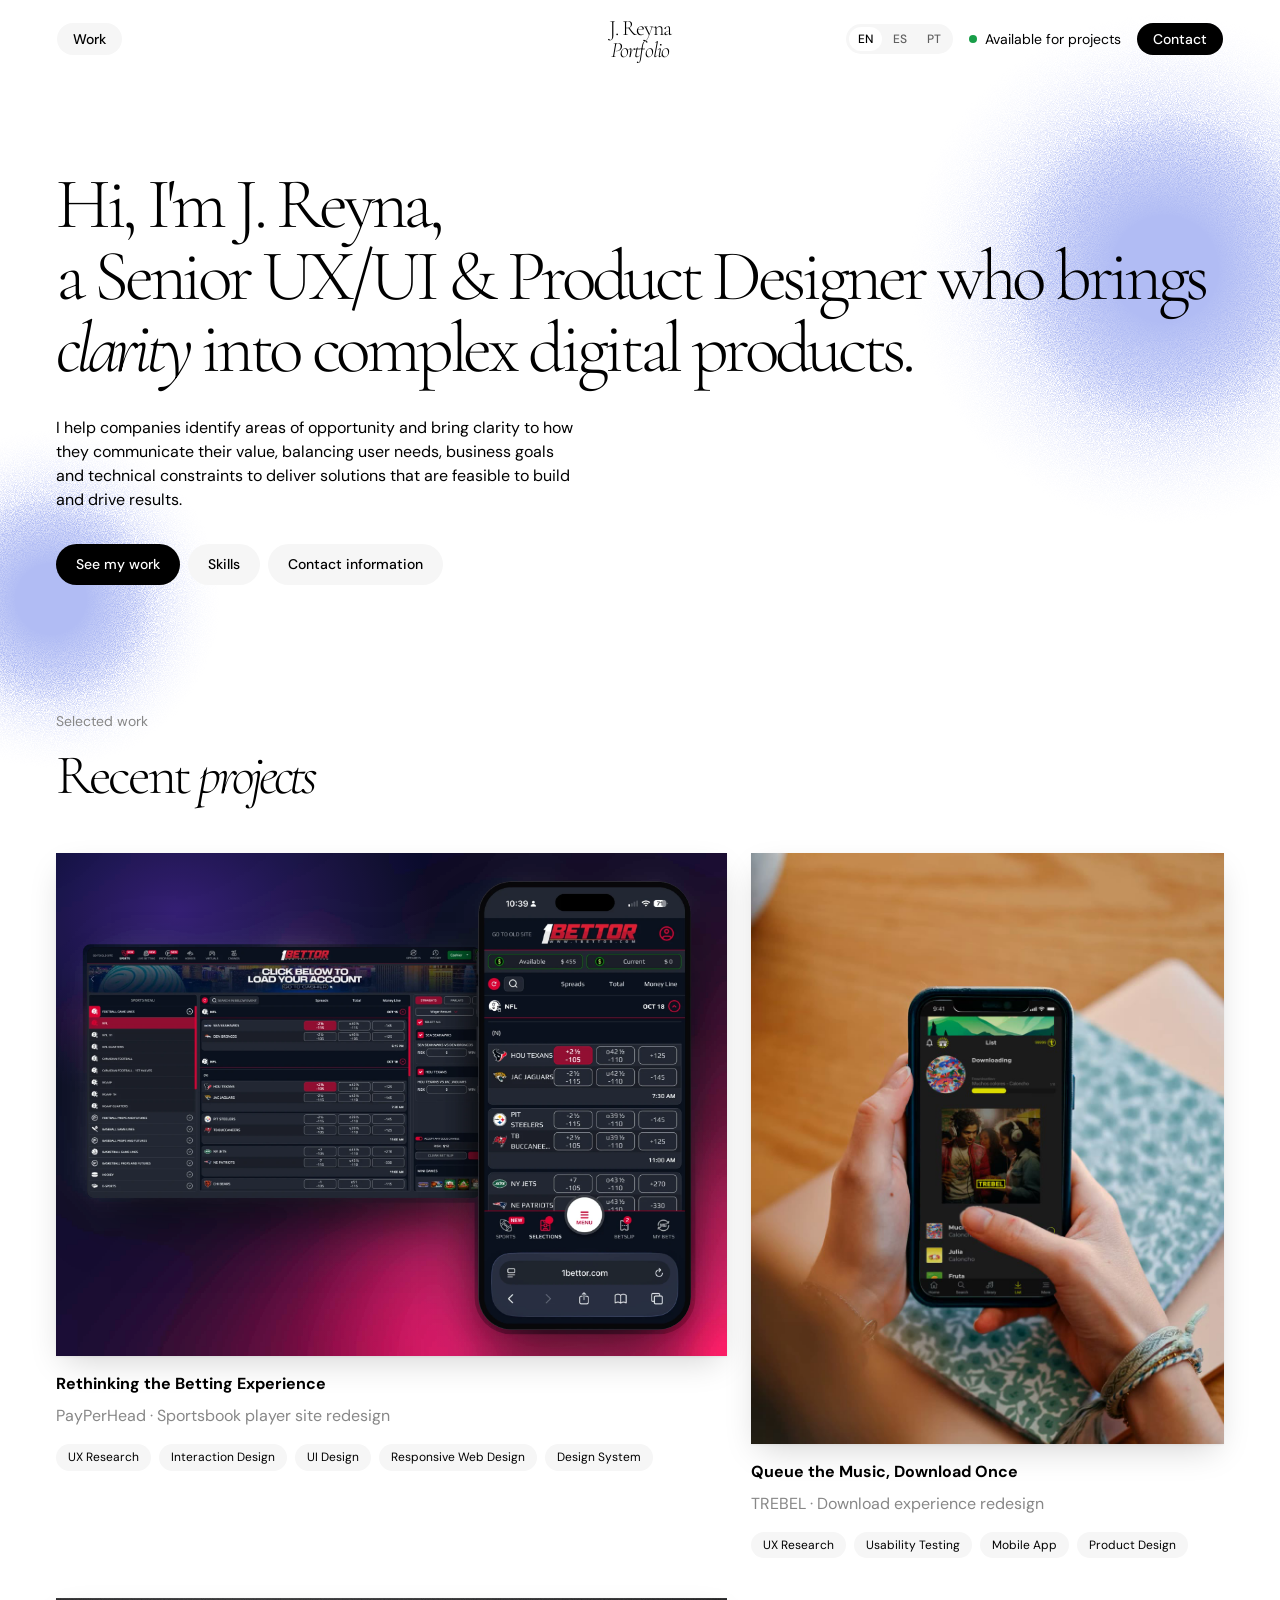
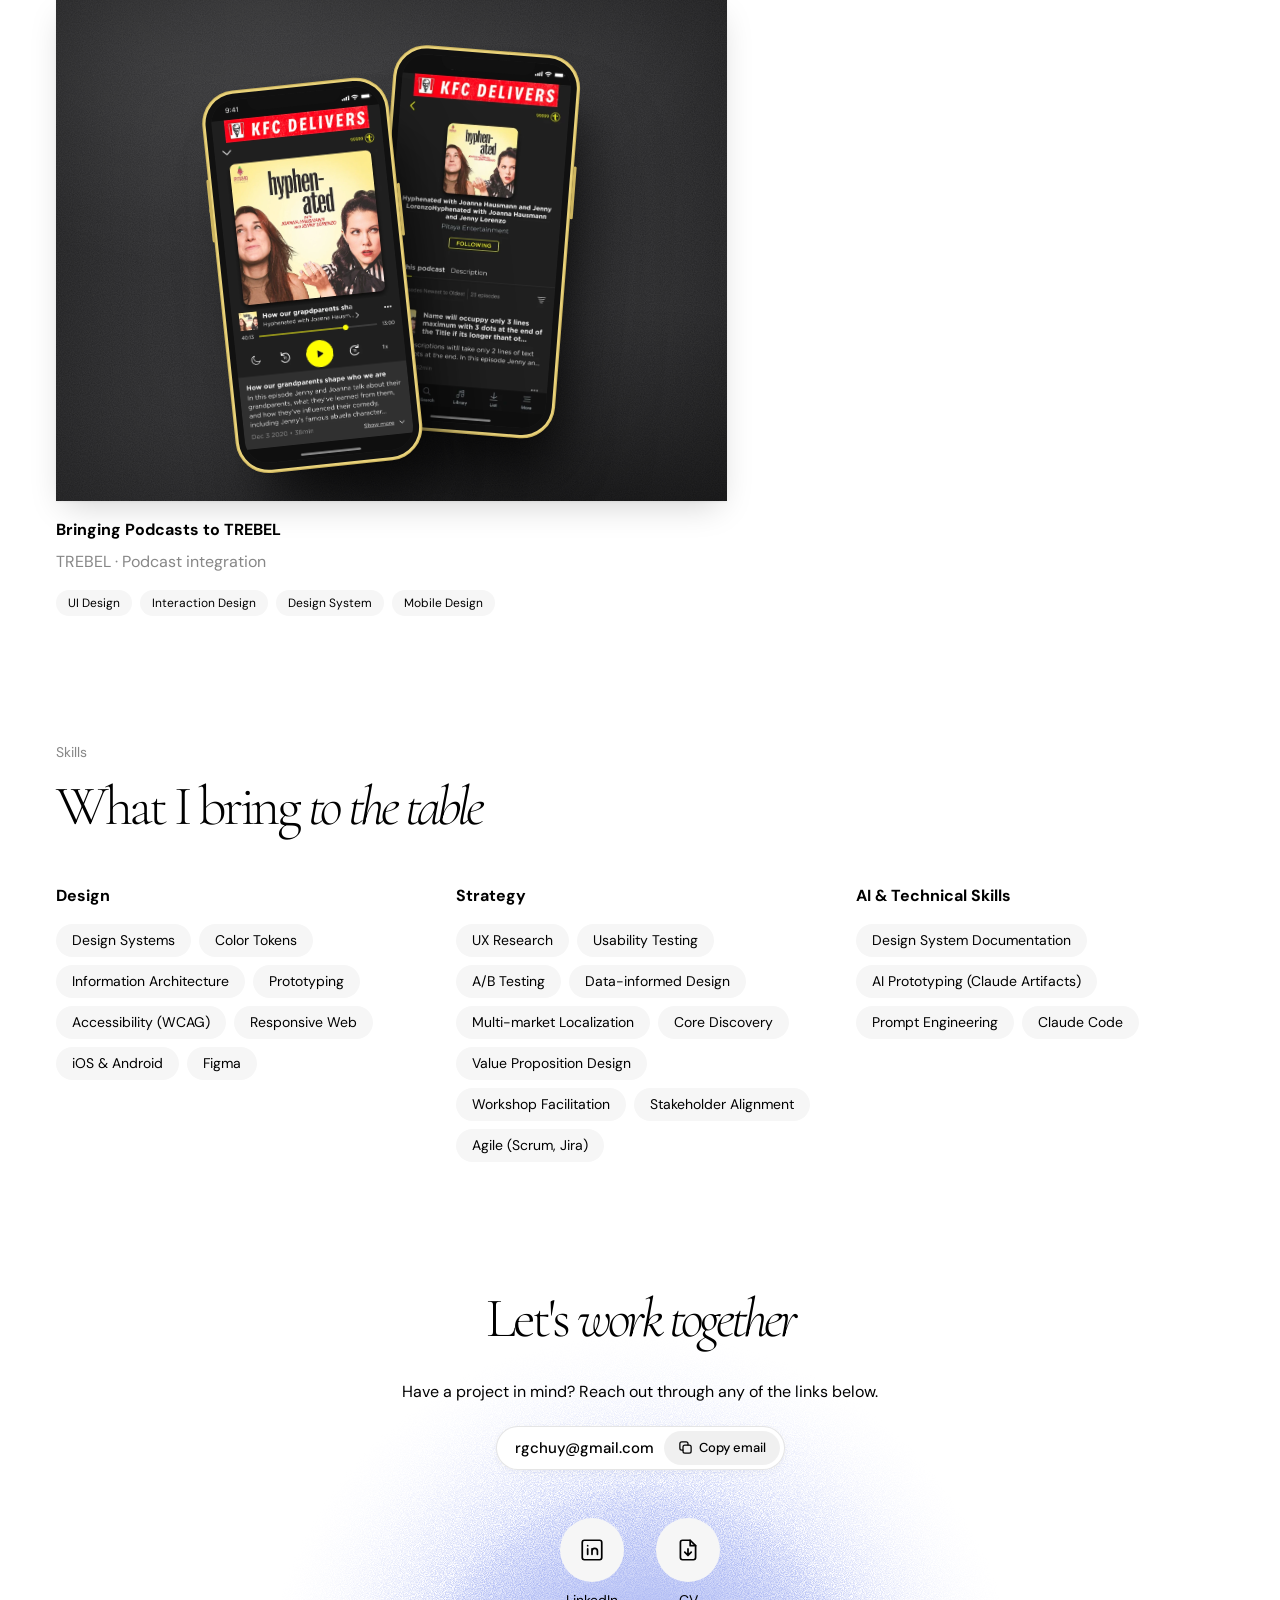
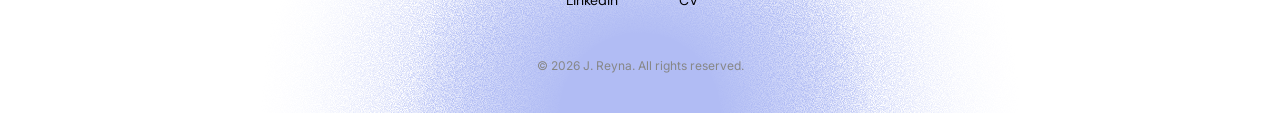
==== commit 35da42e7: "Present the role as Senior UX/UI & Product Designer in the home hero Co-Authored-By: Claude Opus 5.5" ====
--- a/index.html
+++ b/index.html
@@ -44,7 +44,7 @@
     <section class="hero">
       <h1 class="display">
         Hi, I'm J. Reyna,<br>
-        a Senior UX/UI Designer who brings<br class="br-wide">
+        a Senior UX/UI &amp; Product Designer who brings<br class="br-wide">
         <em>clarity</em> into complex digital products.
       </h1>
       <p class="lead">I help companies identify areas of opportunity and bring clarity to how they communicate their value, balancing user needs, business goals and technical constraints to deliver solutions that are feasible to build and drive results.</p>
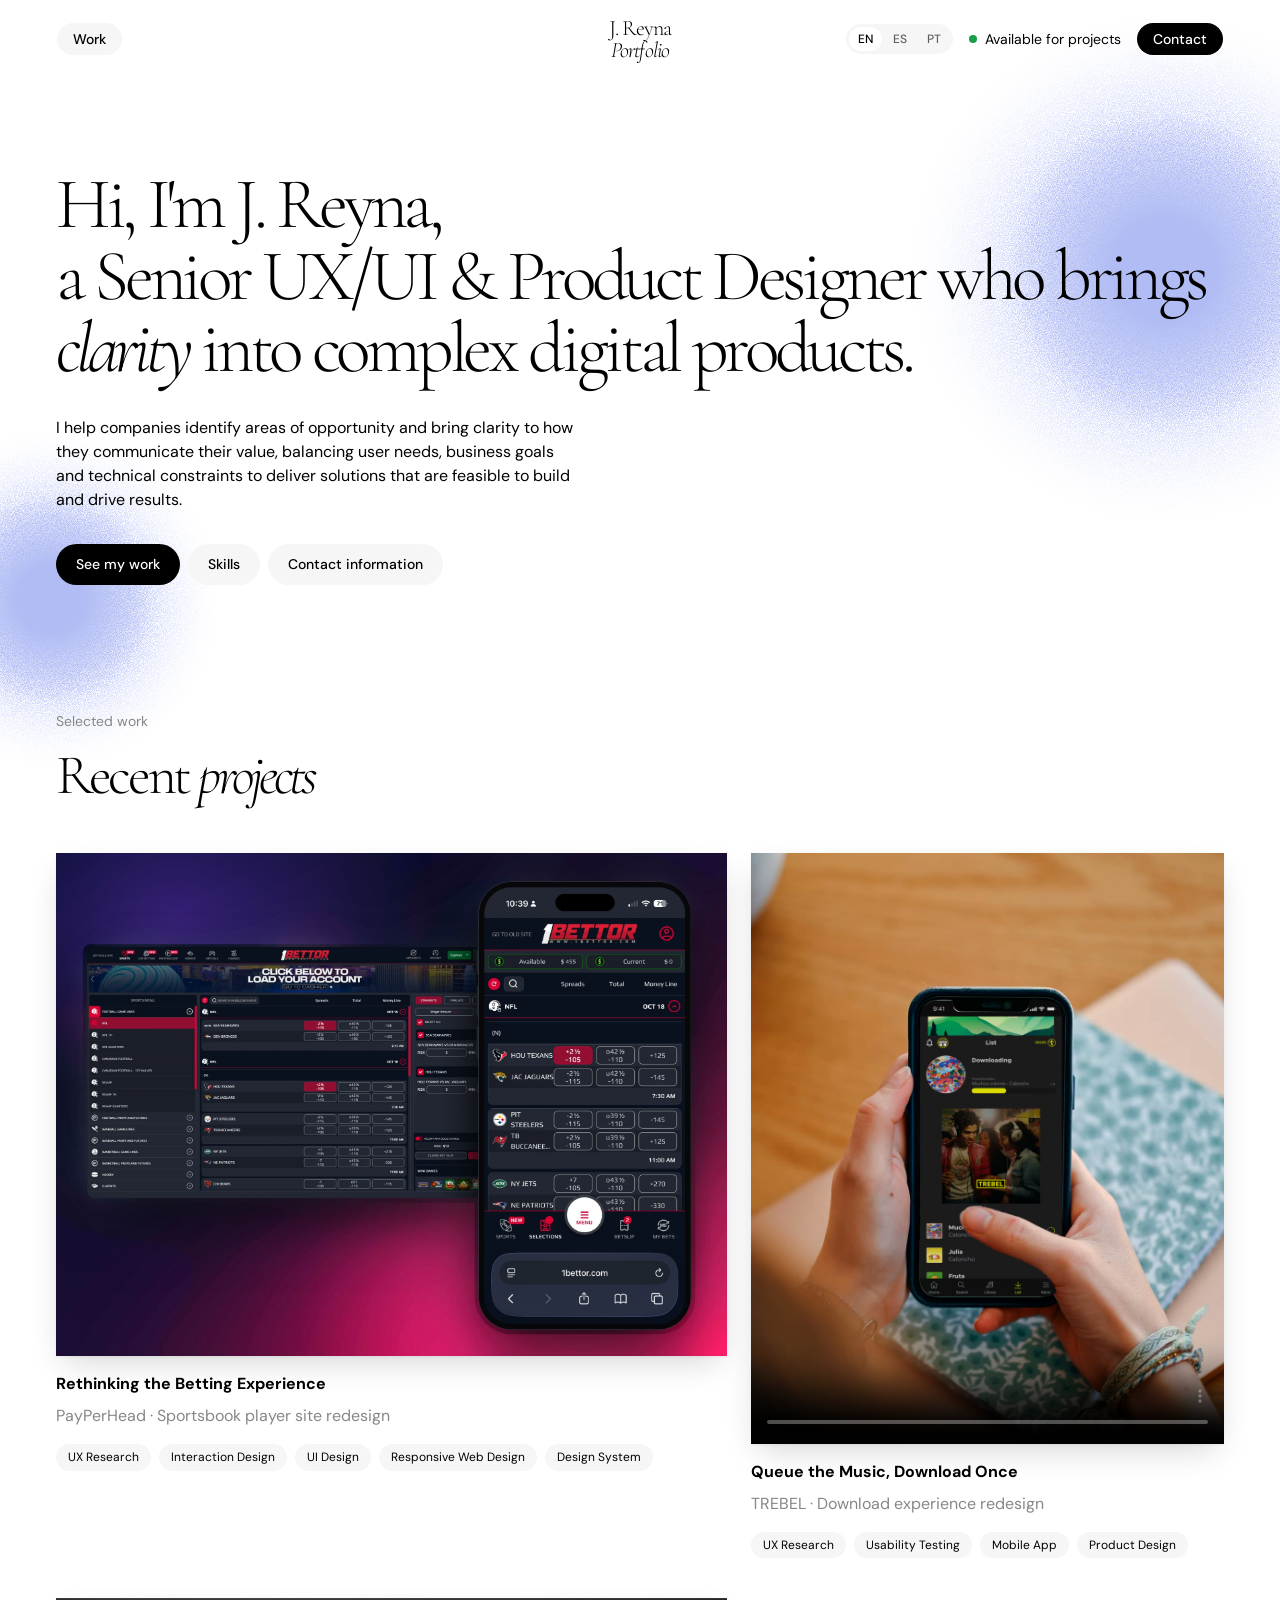
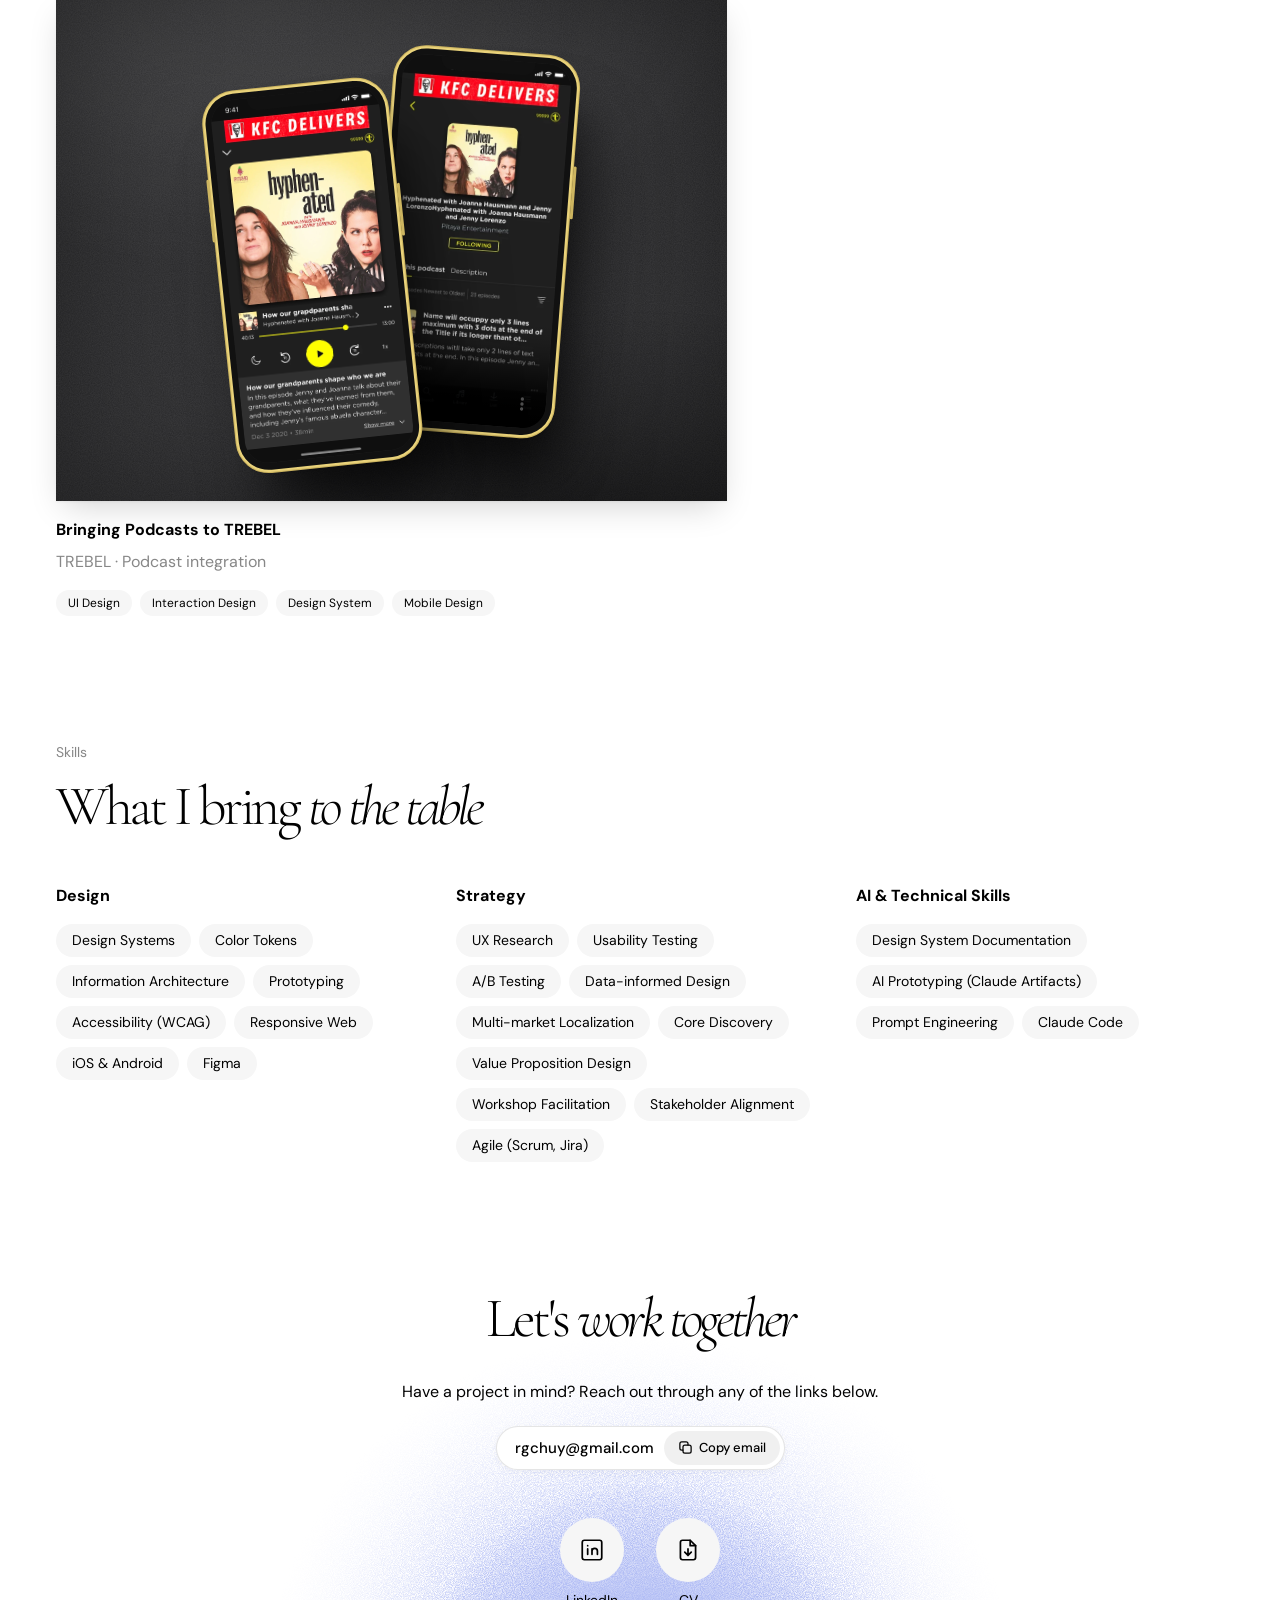
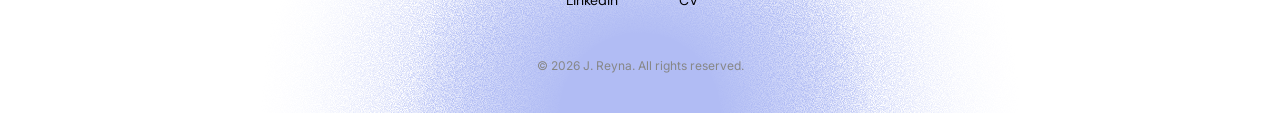
==== commit 2cfdc411: "Keep the filter steps on screen with the video on phones and show controls when autoplay is blocked " ====
--- a/index.html
+++ b/index.html
@@ -8,7 +8,7 @@
   <link rel="preconnect" href="https://fonts.googleapis.com">
   <link rel="preconnect" href="https://fonts.gstatic.com" crossorigin>
   <link href="https://fonts.googleapis.com/css2?family=Cormorant+Garamond:ital,wght@0,300;1,300&family=DM+Sans:wght@400;500;700&family=Inter:wght@400&display=swap" rel="stylesheet">
-  <link rel="stylesheet" href="styles.css?v=145">
+  <link rel="stylesheet" href="styles.css?v=146">
 </head>
 <body class="has-orbs" style="--project-color: #2343e0;">
 
@@ -178,6 +178,6 @@
     <p class="meta">© <span id="year">2026</span> J. Reyna. All rights reserved.</p>
   </footer>
 
-  <script src="script.js?v=34"></script>
+  <script src="script.js?v=35"></script>
 </body>
 </html>
--- a/styles.css
+++ b/styles.css
@@ -1321,7 +1321,10 @@
 @media (max-width: 560px) {
   .p3-states-compare { gap: 16px 12px; }
   .p3-states--row { grid-template-columns: minmax(0, 1fr); }
-  .p3-filter-row { grid-template-columns: minmax(0, 1fr); }
+  /* Steps above a narrower video, so the highlighted step and the video fit on screen together. */
+  .p3-filter-row { grid-template-columns: minmax(0, 1fr); gap: 16px; }
+  .p3-filter-copy { order: -1; gap: 10px; }
+  .p3-filter-row > .p3-slot { width: min(100%, 290px); justify-self: center; }
 }
 .p3-ep-stack { position: relative; margin: 28px 0 0; aspect-ratio: 750 / 1234; }
 .p3-ep-stack > img { position: absolute; left: 0; top: var(--y); transform: translateY(-50%); width: 100%; height: auto; display: block; border-radius: 16px; box-shadow: 0 12px 32px -8px rgba(0, 0, 0, .22); }
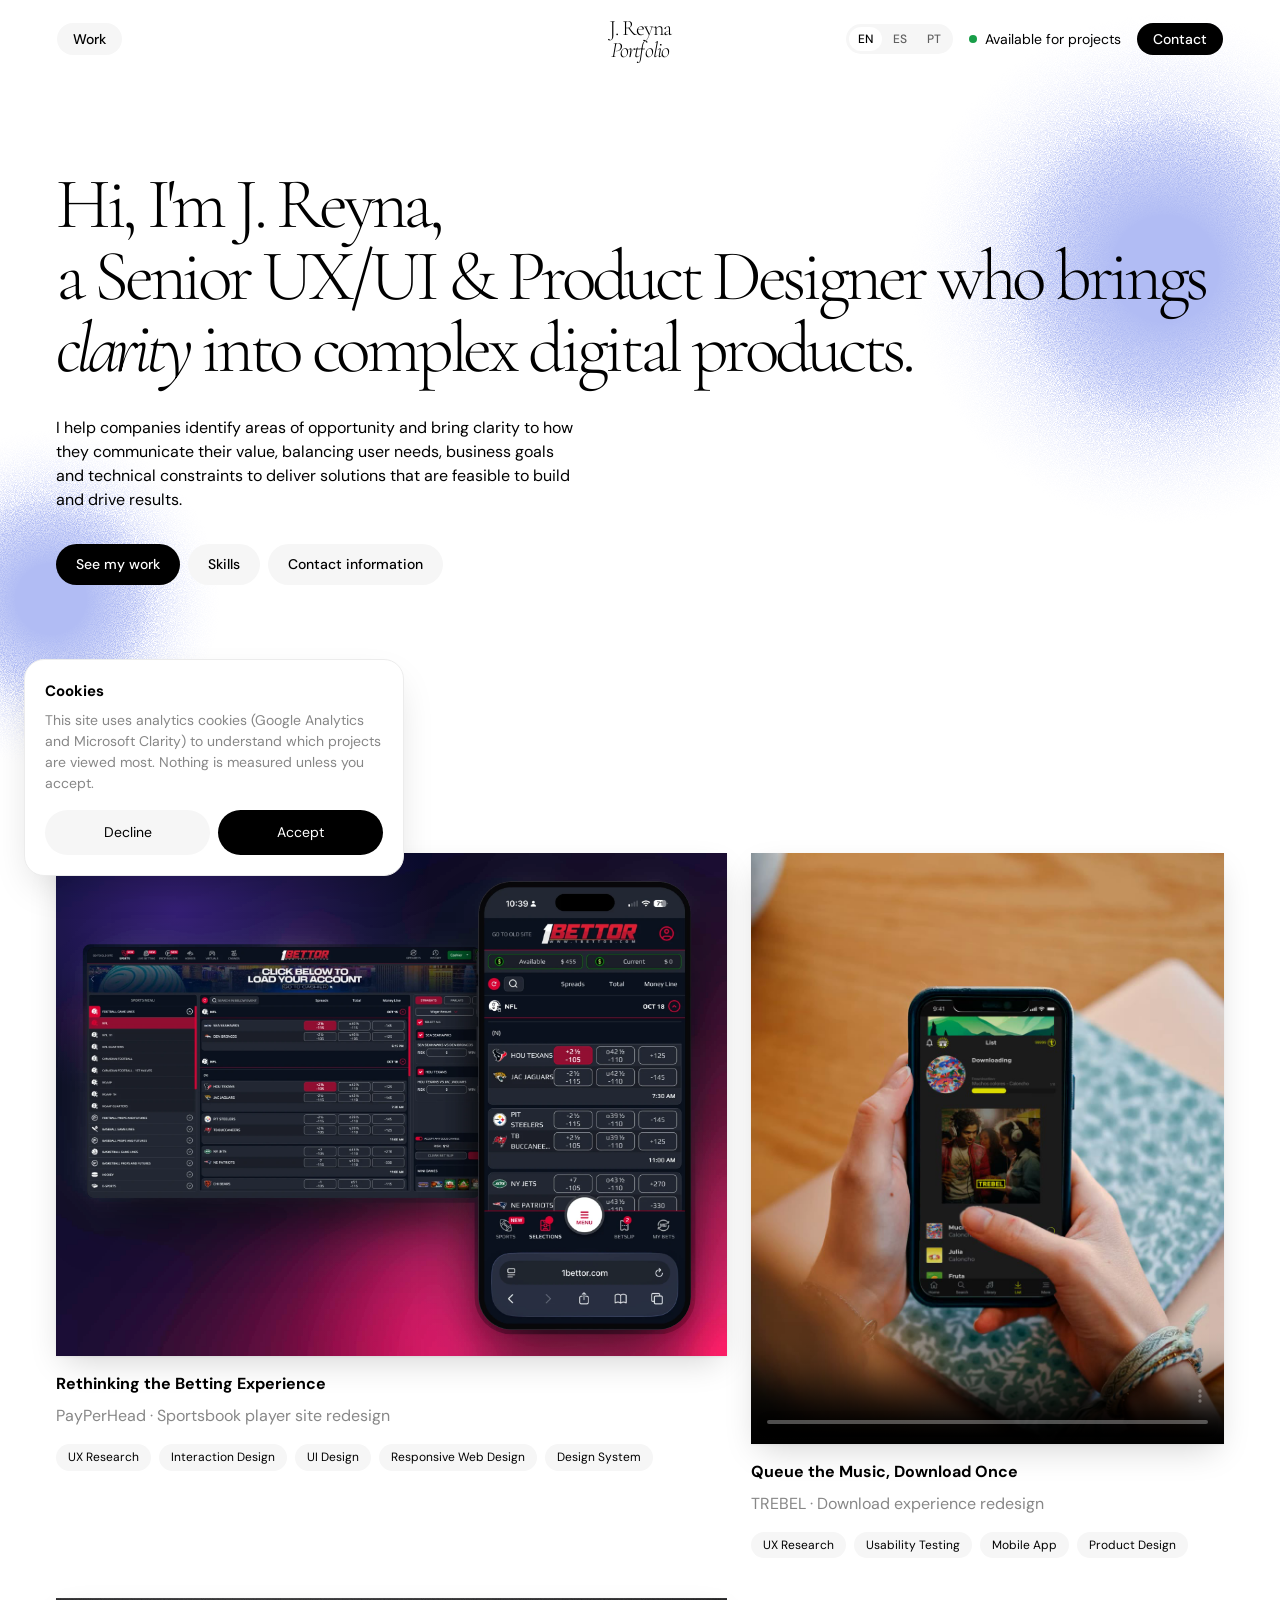
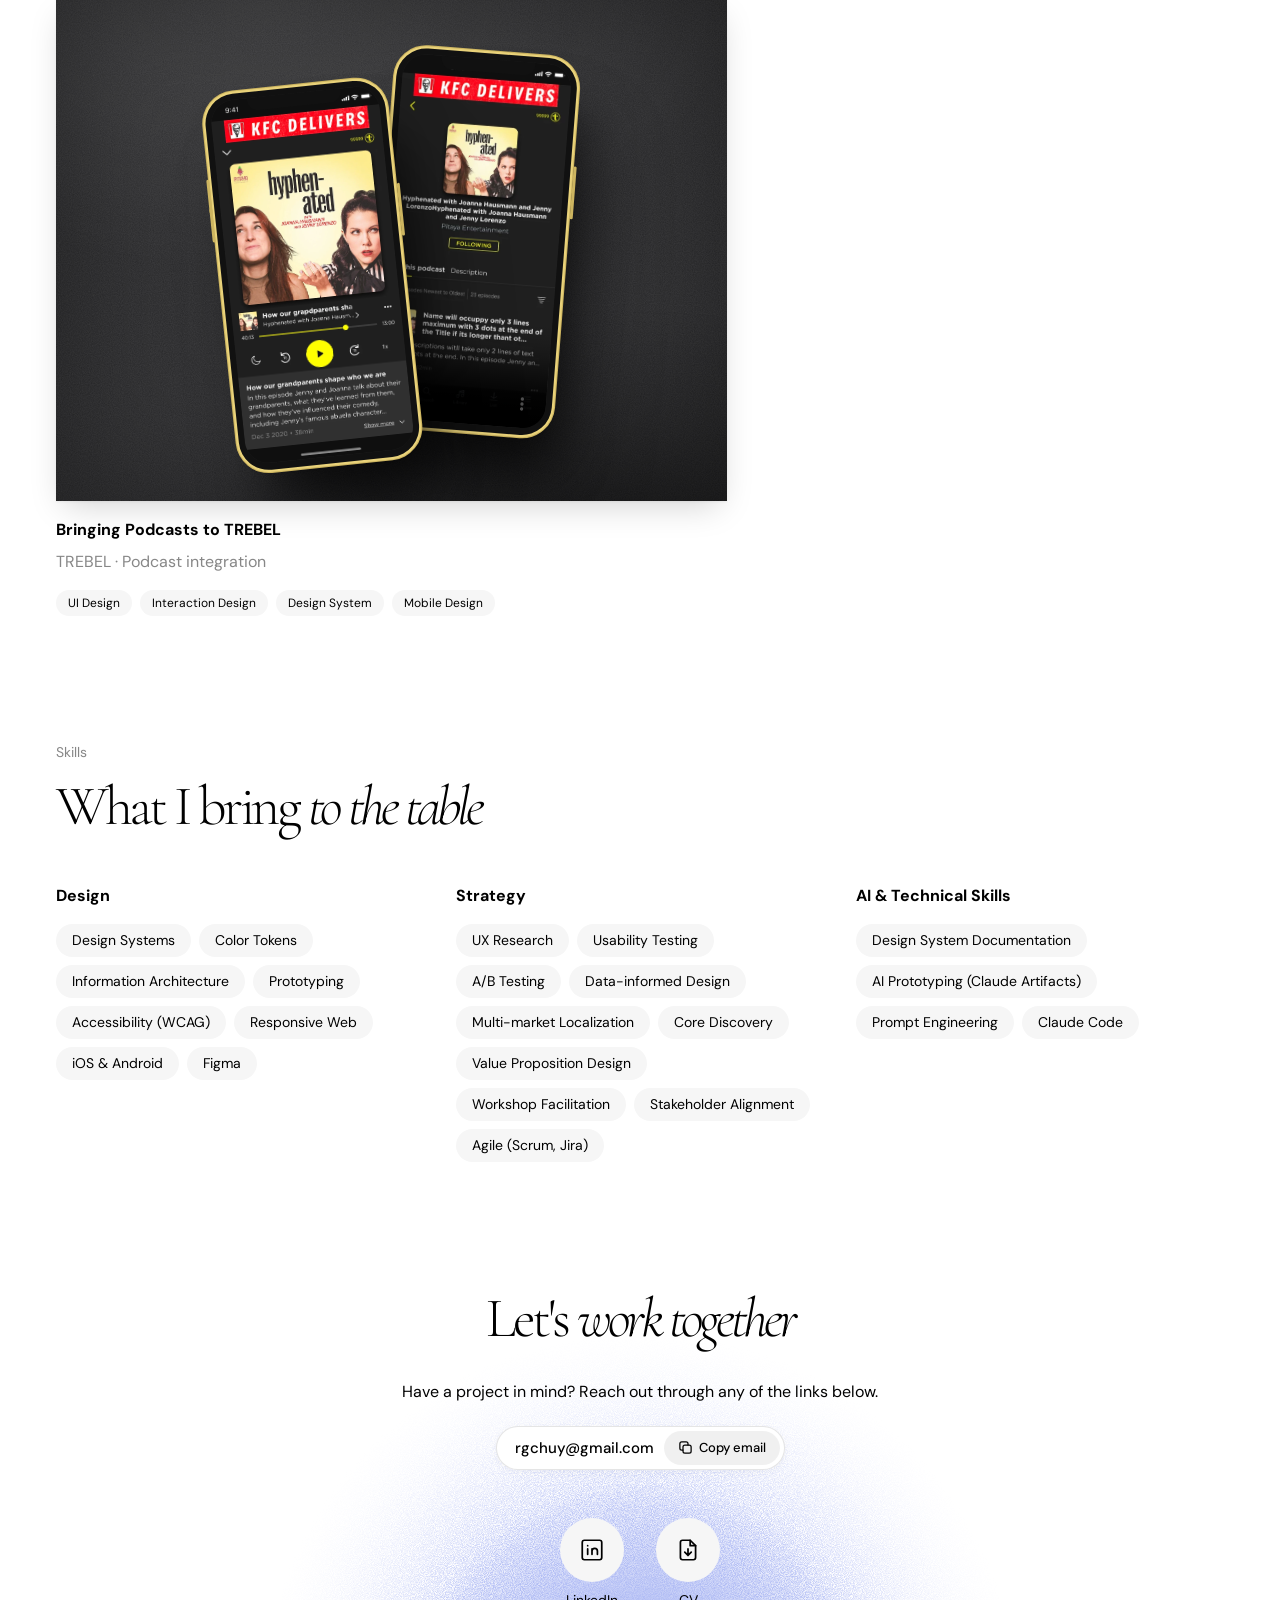
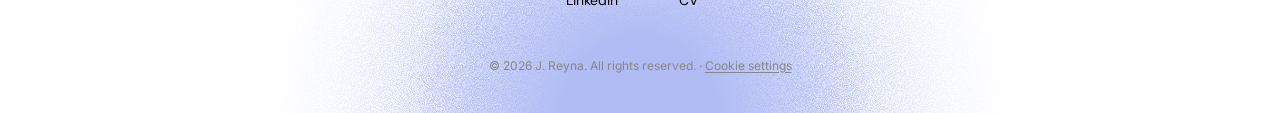
==== commit e869cf0f: "Add a cookie notice and load Google Analytics only after visitors accept Co-Authored-By: Claude Opus" ====
--- a/index.html
+++ b/index.html
@@ -8,7 +8,7 @@
   <link rel="preconnect" href="https://fonts.googleapis.com">
   <link rel="preconnect" href="https://fonts.gstatic.com" crossorigin>
   <link href="https://fonts.googleapis.com/css2?family=Cormorant+Garamond:ital,wght@0,300;1,300&family=DM+Sans:wght@400;500;700&family=Inter:wght@400&display=swap" rel="stylesheet">
-  <link rel="stylesheet" href="styles.css?v=146">
+  <link rel="stylesheet" href="styles.css?v=147">
 </head>
 <body class="has-orbs" style="--project-color: #2343e0;">
 
@@ -178,6 +178,6 @@
     <p class="meta">© <span id="year">2026</span> J. Reyna. All rights reserved.</p>
   </footer>
 
-  <script src="script.js?v=35"></script>
+  <script src="script.js?v=36"></script>
 </body>
 </html>
--- a/styles.css
+++ b/styles.css
@@ -1631,3 +1631,21 @@
 @media (min-width: 600px) and (max-width: 899px) { .tk-notes--list { grid-template-columns: repeat(2, minmax(0, 1fr)); } }
 @media (max-width: 899px) { .tk-mark[data-side="left"] { margin-left: -9px; } }
 .tk-skins { position: relative; }
+
+/* ---------- Cookie notice: analytics load only after "Accept" (script.js) ---------- */
+.consent {
+  position: fixed; z-index: 90; left: 24px; bottom: 24px; width: min(380px, calc(100vw - 32px));
+  display: grid; gap: 8px; padding: 20px; border: 1px solid #ececec; border-radius: 20px;
+  background: var(--color-gallery-white); box-shadow: 0 16px 40px -12px rgba(0, 0, 0, .18);
+  opacity: 0; transform: translateY(12px); pointer-events: none; transition: opacity .35s ease, transform .35s ease;
+}
+.consent.is-on { opacity: 1; transform: none; pointer-events: auto; }
+.consent__title { margin: 0; font-size: 15px; font-weight: 700; color: var(--color-ink); }
+.consent__text { margin: 0; font-size: 14px; line-height: 1.5; color: var(--color-quiet-gray); }
+.consent__actions { display: flex; gap: 8px; margin-top: 8px; }
+.consent__actions .btn { flex: 1; border: 0; font: inherit; font-size: 14px; cursor: pointer; }
+.meta-link { padding: 0; border: 0; background: none; font: inherit; color: inherit; text-decoration: underline; text-underline-offset: 2px; cursor: pointer; }
+.meta-link:hover { color: var(--color-ink); }
+@media (max-width: 560px) {
+  .consent { left: 16px; right: 16px; bottom: 16px; width: auto; }
+}
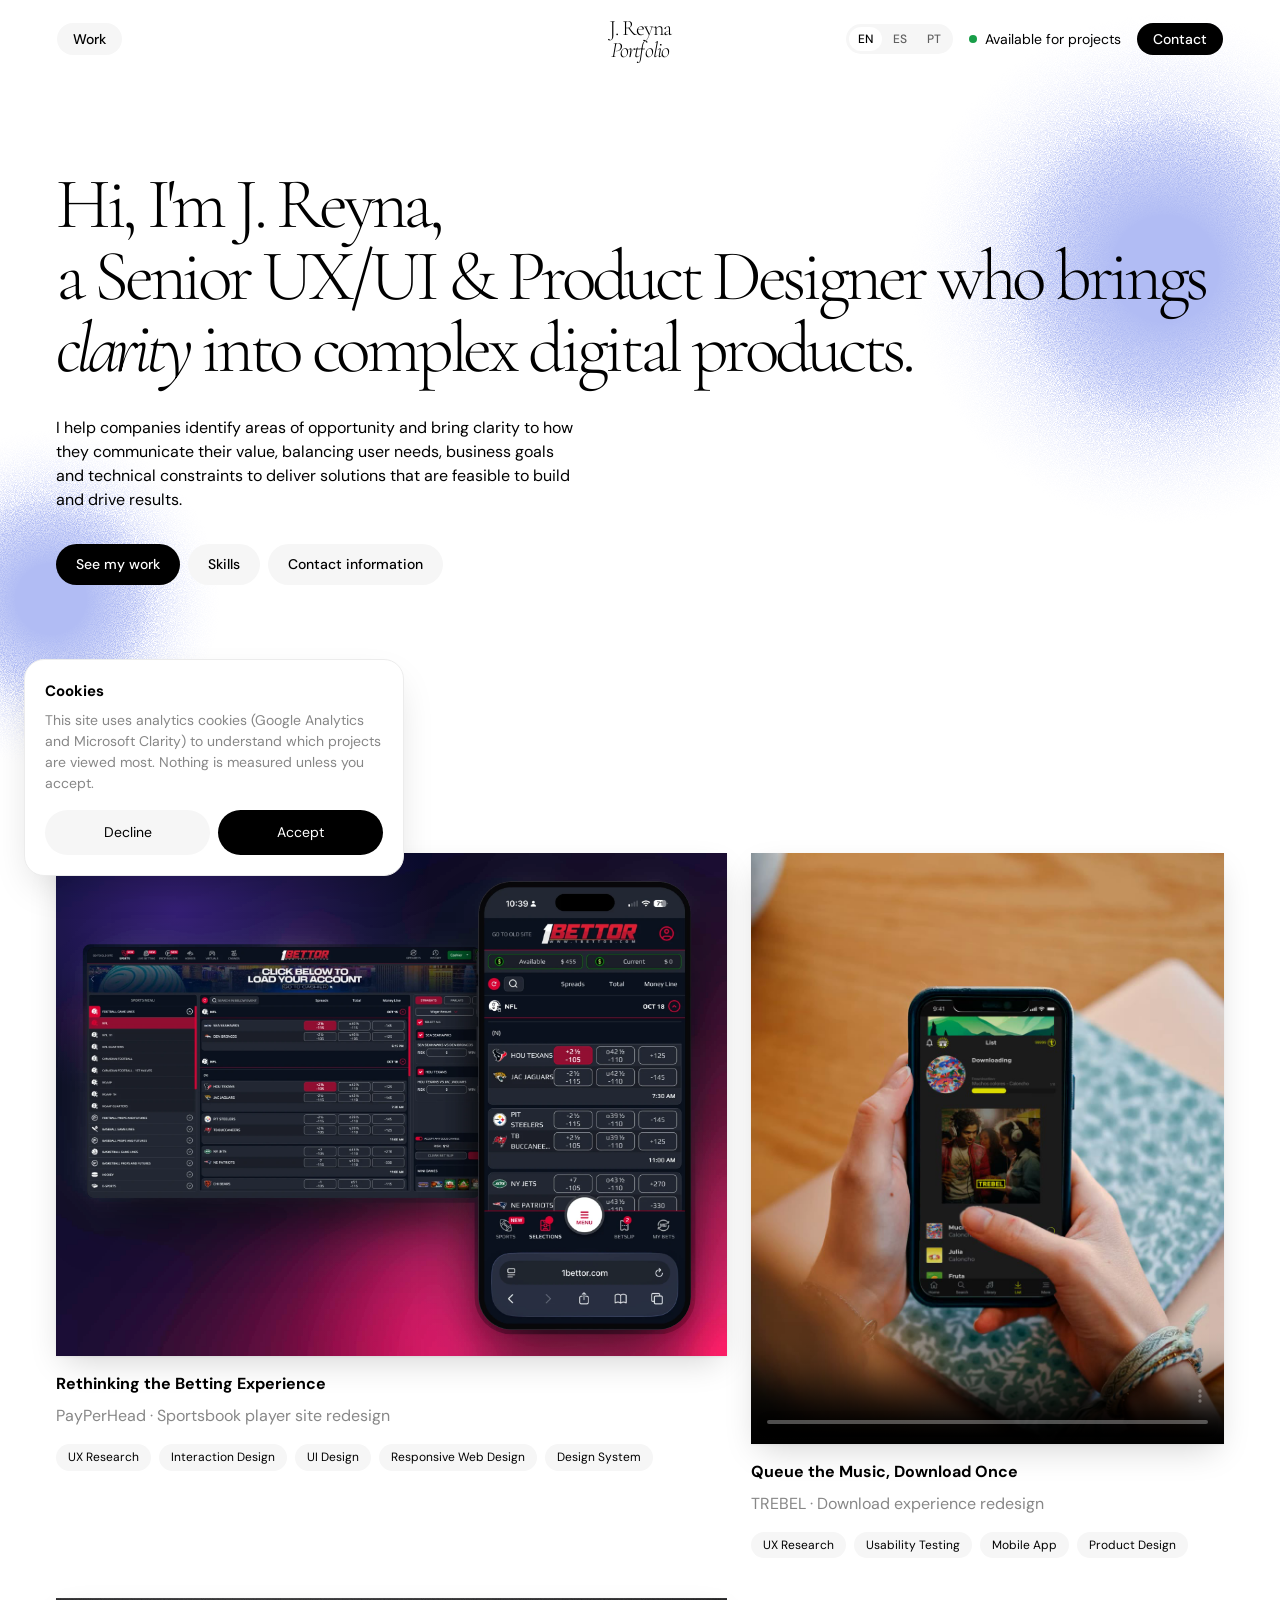
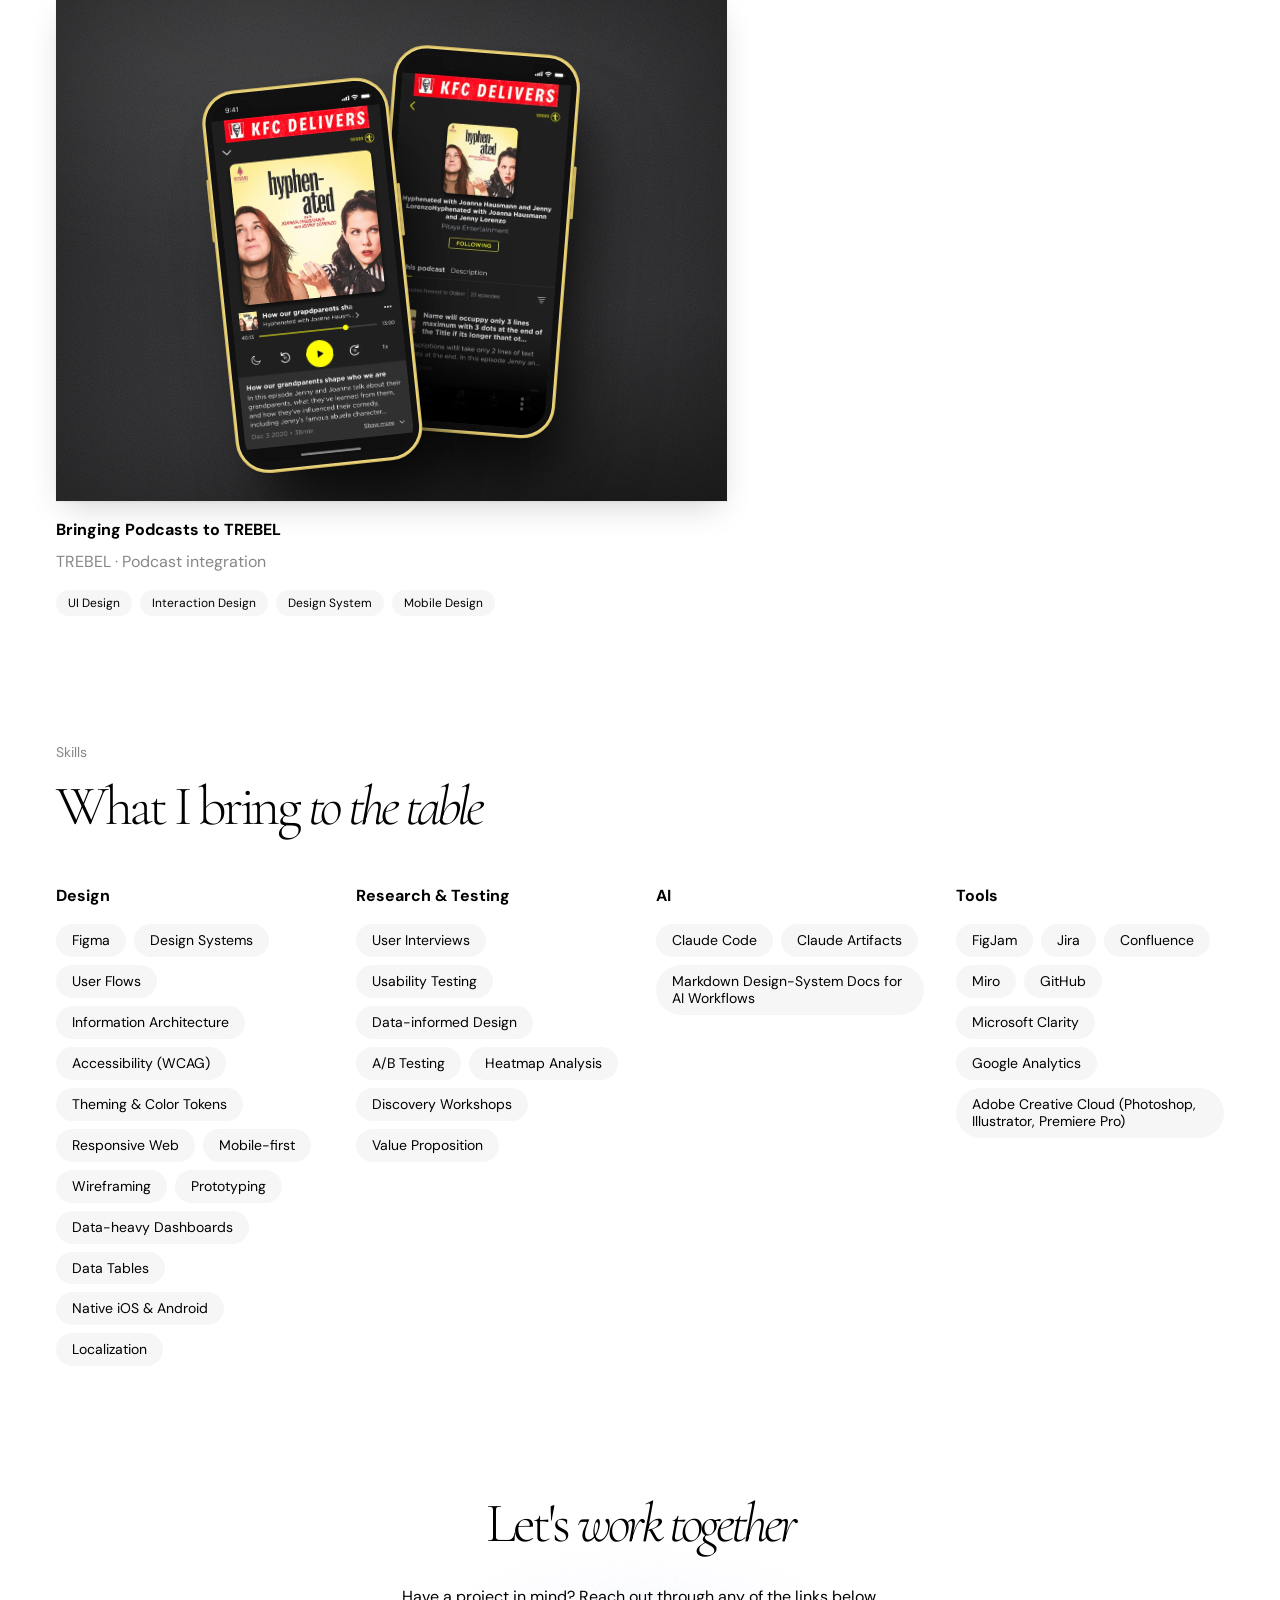
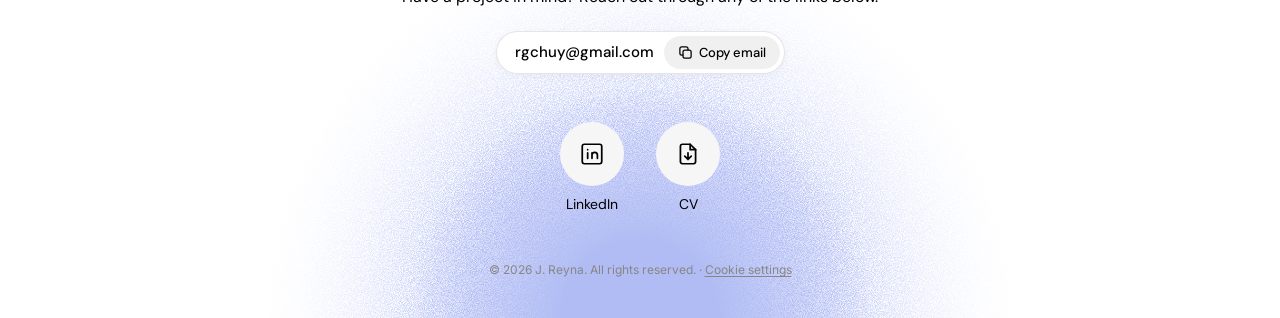
==== commit 96a5c657: "Replace the skills on the home page and in the CVs Co-Authored-By: Claude Opus 5.5 <noreply@anthropi" ====
--- a/index.html
+++ b/index.html
@@ -127,19 +127,25 @@
         <div class="skill-group">
           <h3>Design</h3>
           <ul class="tags">
-            <li>Design Systems</li><li>Color Tokens</li><li>Information Architecture</li><li>Prototyping</li><li>Accessibility (WCAG)</li><li>Responsive Web</li><li>iOS &amp; Android</li><li>Figma</li>
+            <li>Figma</li><li>Design Systems</li><li>User Flows</li><li>Information Architecture</li><li>Accessibility (WCAG)</li><li>Theming &amp; Color Tokens</li><li>Responsive Web</li><li>Mobile-first</li><li>Wireframing</li><li>Prototyping</li><li>Data-heavy Dashboards</li><li>Data Tables</li><li>Native iOS &amp; Android</li><li>Localization</li>
           </ul>
         </div>
         <div class="skill-group">
-          <h3>Strategy</h3>
+          <h3>Research &amp; Testing</h3>
           <ul class="tags">
-            <li>UX Research</li><li>Usability Testing</li><li>A/B Testing</li><li>Data-informed Design</li><li>Multi-market Localization</li><li>Core Discovery</li><li>Value Proposition Design</li><li>Workshop Facilitation</li><li>Stakeholder Alignment</li><li>Agile (Scrum, Jira)</li>
+            <li>User Interviews</li><li>Usability Testing</li><li>Data-informed Design</li><li>A/B Testing</li><li>Heatmap Analysis</li><li>Discovery Workshops</li><li>Value Proposition</li>
           </ul>
         </div>
         <div class="skill-group">
-          <h3>AI &amp; Technical Skills</h3>
+          <h3>AI</h3>
           <ul class="tags">
-            <li>Design System Documentation</li><li>AI Prototyping (Claude Artifacts)</li><li>Prompt Engineering</li><li>Claude Code</li>
+            <li>Claude Code</li><li>Claude Artifacts</li><li>Markdown Design-System Docs for AI Workflows</li>
+          </ul>
+        </div>
+        <div class="skill-group">
+          <h3>Tools</h3>
+          <ul class="tags">
+            <li>FigJam</li><li>Jira</li><li>Confluence</li><li>Miro</li><li>GitHub</li><li>Microsoft Clarity</li><li>Google Analytics</li><li>Adobe Creative Cloud (Photoshop, Illustrator, Premiere Pro)</li>
           </ul>
         </div>
       </div>
@@ -162,7 +168,7 @@
 
     <ul class="contact-icons">
       <li>
-        <a class="icon-btn" href="https://www.linkedin.com/in/jes%C3%BAs-reyna-gonz%C3%A1lez-114232109/" target="_blank" rel="noopener" aria-label="LinkedIn">
+        <a class="icon-btn" href="https://www.linkedin.com/in/jesus-reyna-gonzalez-114232109/" target="_blank" rel="noopener" aria-label="LinkedIn">
           <svg viewBox="0 0 24 24" fill="none" stroke="currentColor" stroke-width="1.6" stroke-linecap="round" stroke-linejoin="round"><rect x="3" y="3" width="18" height="18" rx="2"/><path d="M8 11v5M8 8v.01M12 16v-5M12 13a2.5 2.5 0 0 1 5 0v3"/></svg>
         </a>
         <span>LinkedIn</span>
@@ -178,6 +184,6 @@
     <p class="meta">© <span id="year">2026</span> J. Reyna. All rights reserved.</p>
   </footer>
 
-  <script src="script.js?v=36"></script>
+  <script src="script.js?v=38"></script>
 </body>
 </html>
